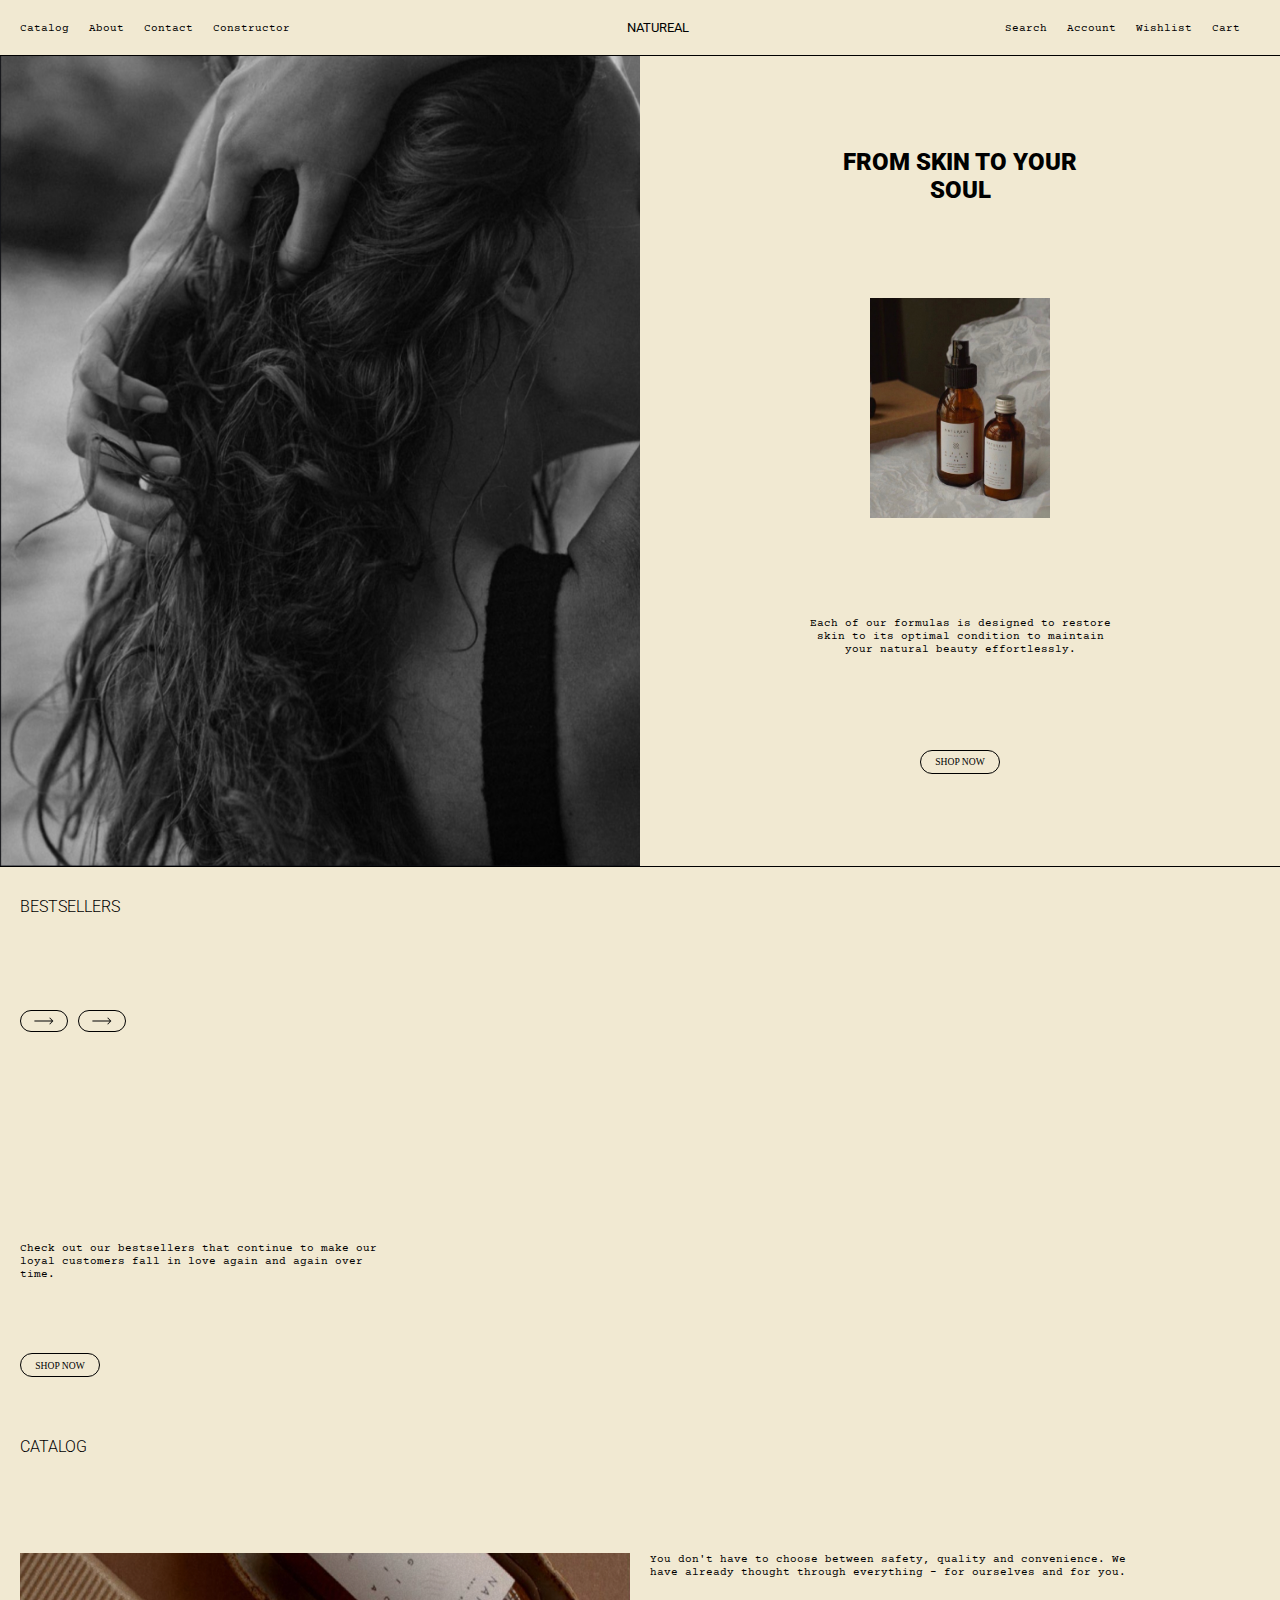
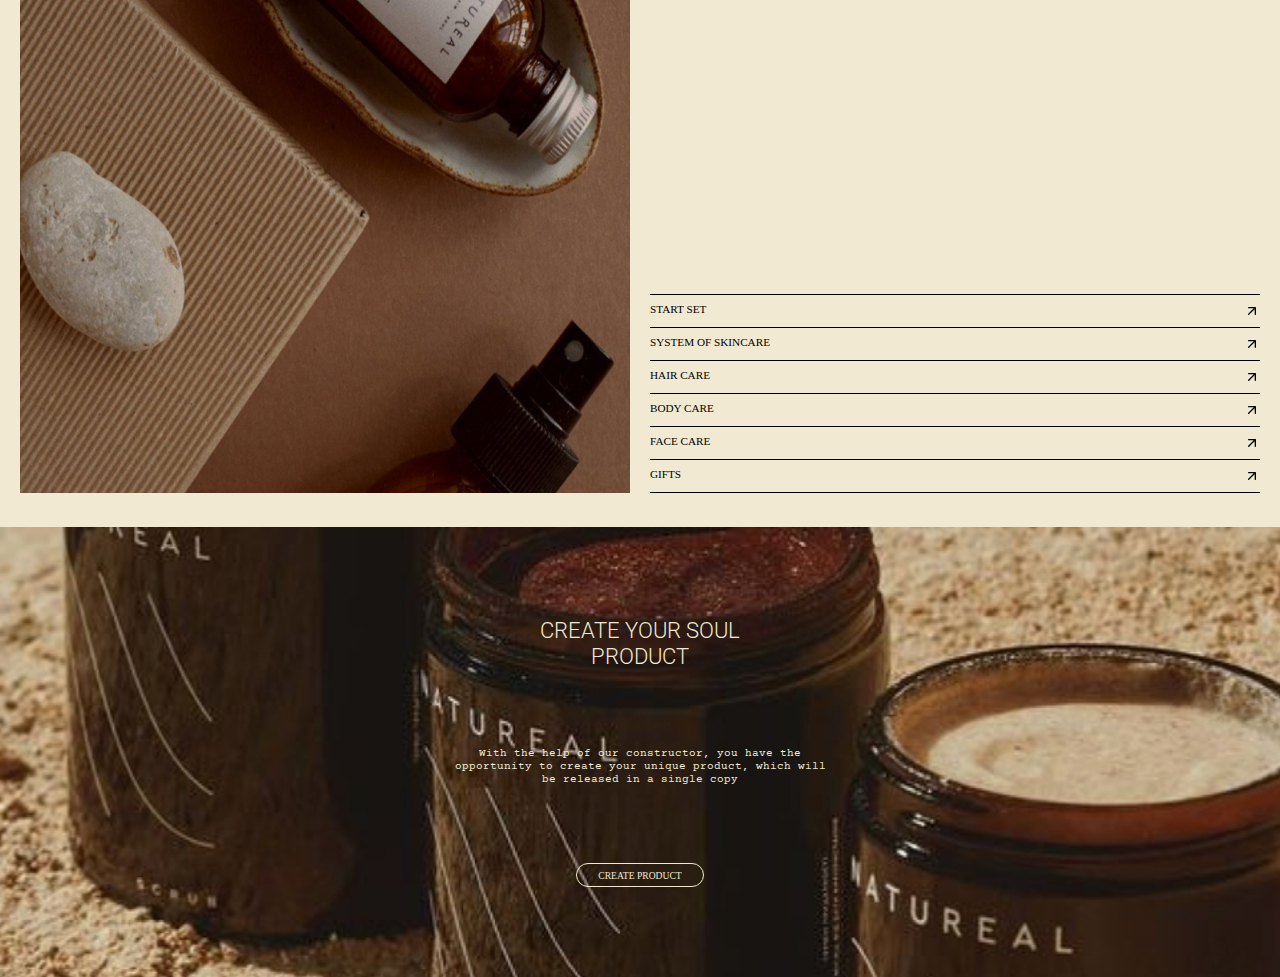
==== index.html @ 2d7aa186 "home page sections" ====
<!DOCTYPE html>
<html lang="en">
  <head>
    <meta charset="UTF-8" />
    <meta name="viewport" content="width=device-width, initial-scale=1.0" />
    <title>Natureal</title>
    <link rel="stylesheet" href="styles.css" />
  </head>

  <body>
    <nav>
      <div class="nav-elements">
        <ul>
          <li class="nav-items"><a href="#">Catalog</a></li>
          <li class="nav-items"><a href="#">About</a></li>
          <li class="nav-items"><a href="#">Contact</a></li>
          <li class="nav-items"><a href="#">Constructor</a></li>
        </ul>
      </div>
      <div class="logo">NATUREAL</div>
      <div class="nav-elements">
        <ul>
          <li class="nav-items"><a href="#">Search</a></li>
          <li class="nav-items"><a href="#">Account</a></li>
          <li class="nav-items"><a href="#">Wishlist</a></li>
          <li class="nav-items"><a href="#">Cart</a></li>
        </ul>
      </div>
    </nav>
    <header>
      <div class="landing">
        <div class="header-left">
          <img class="header-img" src="assets/images/headerimg.png" />
        </div>

        <div class="header-right">
          <h2 class="title">FROM SKIN TO YOUR<br />SOUL</h2>

          <div class="header-item-img">
            <img
              src="assets/images/itemhead.png"
              style="height: 220px; width: 180px"
            />
          </div>

          <div class="landing-subheading" style="width: 50%">
            <p>
              Each of our formulas is designed to restore skin to its optimal
              condition to maintain your natural beauty effortlessly.
            </p>
          </div>
          <div class="shop-btn">SHOP NOW</div>
        </div>
      </div>
    </header>

    <section class="container-one">
      <div class="bestsellers">
        <div class="partition">
          <div class="heading">BESTSELLERS</div>
          <div class="icons">
            <div class="product-icon"><img src="assets/icons/arrow.svg" /></div>
            <div class="product-icon"><img src="assets/icons/arrow.svg" /></div>
          </div>
        </div>

        <div class="partition">
          <div class="content">
            <p>
              Check out our bestsellers that continue to make our loyal
              customers fall in love again and again over time.
            </p>
          </div>
          <div class="shop-btn">SHOP NOW</div>
        </div>
      </div>
      <div class="bestseller-products"></div>
    </section>

    <section class="container-two">
      <div class="heading">CATALOG</div>
      <div class="catalog">
        <div class="catalog-img">
          <img src="assets/images/catalogimg.png" />
        </div>
        <div class="catalog-content">
          <div class="content">
            <p>
              You don't have to choose between safety, quality and convenience.
              We have already thought through everything - for ourselves and for
              you.
            </p>
          </div>
          <div class="links">
            <div class="row">
              <div>START SET</div>
              <img
                src="assets/icons/upper-right-arrow.svg"
                style="height: 1rem"
              />
            </div>
            <div class="row">
              <div>SYSTEM OF SKINCARE</div>
              <img
                src="assets/icons/upper-right-arrow.svg"
                style="height: 1rem"
              />
            </div>
            <div class="row">
              <div>HAIR CARE</div>
              <img
                src="assets/icons/upper-right-arrow.svg"
                style="height: 1rem"
              />
            </div>
            <div class="row">
              <div>BODY CARE</div>
              <img
                src="assets/icons/upper-right-arrow.svg"
                style="height: 1rem"
              />
            </div>
            <div class="row">
              <div>FACE CARE</div>
              <img
                src="assets/icons/upper-right-arrow.svg"
                style="height: 1rem"
              />
            </div>
            <div class="row">
              <div>GIFTS</div>
              <img
                src="assets/icons/upper-right-arrow.svg"
                style="height: 1rem"
              />
            </div>
          </div>
        </div>
      </div>
    </section>

    <section class="container-three">
        <div class="custom-product">
            <div class="heading">CREATE YOUR SOUL<br>PRODUCT</div>
            <div class="content">With the help of our constructor, you have the opportunity to create your unique product, which will be released in a single copy</div>
            <div class="create-btn">CREATE PRODUCT</div>
        </div>
    </section>
  </body>
</html>
---- styles.css ----
@import url('https://fonts.googleapis.com/css2?family=Poppins:wght@400&display=swap');
@import url('https://fonts.googleapis.com/css2?family=Courier+Prime&display=swap');
/* @import url('https://fonts.googleapis.com/css2?family=DM+Serif+Display&display=swap'); */
@import url('https://fonts.googleapis.com/css2?family=Urbanist:wght@700&display=swap');
@import url('https://fonts.googleapis.com/css2?family=Open+Sans:ital@1&display=swap');
/* font-family: 'Open Sans', sans-serif; */
@import url('https://fonts.googleapis.com/css2?family=Roboto:wght@400&display=swap');
/* font-family: 'Roboto', sans-serif; */

* {
    margin: 0px;
    padding: 0px;
    box-sizing: border-box;
    background-color: rgb(241, 233, 210);
    /* background-image: url("assets/backgroung.jpg.avif"); */

}
.logo {
    font-family: 'Roboto', sans-serif;    /* font-family: 'Open Sans', sans-serif; */
    font-size: 0.8rem;
}
header {
    position:  relative;
}

nav {
    padding: 20px;
    display: flex;
    flex-direction: row;
    width: 100%;
    align-items: center;
    justify-content: space-between;
    border-bottom-style: solid;
    border-width: 1px;
}
.nav-elements ul{
    list-style: none;
    display: flex;
    flex-direction: row;
}
.nav-elements li {
    margin-right: 20px;
    font-size: 0.7rem;
    text-decoration: none;
}
.nav-items a{
    color: black;
    text-decoration: none;
    font-family: 'Courier Prime', monospace;
    font-size: 0.7rem;
}
.landing {
    display: flex;
    flex-direction: row;
    align-items: center;
    border-bottom: 1px solid black;
}
.header-left {
    width: 50%;
    height: 90vh;
}
.header-img {
    width: 100%;
    /* position: absolute; */
    height: 100%;
}
.header-right {
    /* border: solid red; */
    display: flex;
    flex-direction: column;
    width: 50%;
    height: 80vh;
    align-items: center;
    align-content: center;
    justify-content: space-around;
}
.header-right .title {
    font-family: 'Roboto', sans-serif; 
    /* font-family: 'DM Serif Display', serif; */
    font-weight: 900;
    text-align: center;
}
.landing-subheading p {
    font-family: 'Courier Prime', monospace;
    font-size: 0.7rem;
    text-align: center;
}
.shop-btn {
    display: flex;
    justify-content: center;
    height: 1.5rem;
    width: 5rem;
    align-items: center;
    text-align: center;
    padding: 10px;
    font-size: 0.6rem;
    border-radius: 2rem;
    border: solid black 1px;
    background-color: transparent;
}

/* Container - 1 */
.container-one {
    display: flex;
    flex-direction: row;
    /* border-bottom: 1px solid black; */
    padding: 30px 20px;
    height: 60vh;
    justify-content: space-between;
}
.bestsellers {
    display: flex;
    flex-direction: column;
    text-align: start;
    justify-content: space-between;
    width: 30%;
}
.bestsellers .partition {
    /* border: 1px solid red; */
    display: flex;
    flex-direction: column;
    height: 15vh;
    justify-content: space-between;
}
.bestsellers .heading {
    font-family: 'Roboto', sans-serif; 
    /* font-family: 'Urbanist', sans-serif; */
    font-weight: 300;
}
.icons {
    display: flex;
    flex-direction: row;
    justify-content: start;
    /* padding-right: 10px; */
}
.product-icon {
    display: flex;
    margin-right: 10px;
    justify-content: center;
    height: 1.1rem;
    width: 3rem;
    align-items: center;
    text-align: center;
    padding: 10px;
    /* font-size: 0.6rem; */
    border-radius: 2rem;
    border: solid black 1px;
}
.product-icon img {
    height: 1.2rem;
    width: 1.2rem;
}
.bestsellers .content {
    text-align: start;
    font-family: 'Courier Prime', monospace;
    font-size: 0.7rem;
}
.bestseller-products {
    /* border: 1px red solid; */
    display: flex;
    flex-direction: row;
    overflow-x: auto;
    overflow-y: hidden;
    scroll-behavior: smooth;
    text-align: start;
    justify-content: space-between;
    width: 60%;

}


/* Container- 2 */
.container-two {
    display: flex;
    flex-direction: column;
    /* border-bottom: 1px solid black; */
    padding: 30px 20px;
    height: 80vh;
    justify-content: space-between;
    /* border: 1px red solid; */
}
.container-two .heading {
    font-family: 'Roboto', sans-serif; 
    /* font-family: 'Urbanist', sans-serif; */
    font-weight: 300;
}
.catalog .catalog-img{
    width: 50%;
}
.catalog .catalog-img img {
    height: 60vh;
    width: 100%;
}
.container-two .catalog {
    /* border: 1px red solid; */
    display: flex;
    flex-direction: row;
    justify-content: space-between;
}
.catalog-content {
    height: 60vh;
    width: 50%;
    margin-left: 20px;
    display: flex;
    flex-direction: column;
    justify-content: space-between;
    /* border: 1px red solid; */
}
.catalog-content .content {
    /* border: 1px red solid; */
    width: 80%;
    text-align: start;
    font-family: 'Courier Prime', monospace;
    font-size: 0.7rem;
}
.catalog-content .links {
    border-top: 1px solid black;
}
.catalog-content .links .row {
    display: flex;
    flex-direction: row;
    justify-content: space-between;
    text-align: center;
    padding: 8px 0px 8px 0px;
    border-bottom: 1px black solid;
    font-size: 0.7rem;
}

/* Container-3 */
.container-three {
    background-image: url("assets/images/coverimg.png");
    background-repeat: no-repeat;
    background-position: center;
    background-size: cover;
    /* width: 100%; */
    display: flex;
    flex-direction: column;
    /* border: 1px solid red; */
    height: 50vh;
    align-items: center;
    justify-content: space-around;
}
.custom-product {
    /* border: 1px solid red; */
    display: flex;
    flex-direction: column;
    align-items: center;
    justify-content: space-between;
    width: 30%;
    height: 30vh;
    background: transparent;
    color: rgb(241, 233, 210)
}
.custom-product .heading {
    font-family: 'Roboto', sans-serif; 
    /* font-family: 'Urbanist', sans-serif; */
    font-weight: 300;
    background: transparent;
    text-align: center;
    font-size: 1.4rem;
    /* color: rgb(241, 233, 210); */

}
.custom-product .content {
    text-align: center;
    font-family: 'Courier Prime', monospace;
    font-size: 0.7rem;
    background: transparent;
    /* color: rgb(241, 233, 210), */
}
.create-btn {
    display: flex;
    justify-content: center;
    height: 1.5rem;
    width: 8rem;
    align-items: center;
    text-align: center;
    padding: 10px;
    font-size: 0.6rem;
    border-radius: 2rem;
    border: solid  1px rgb(241, 233, 210);
    background-color: transparent;
}
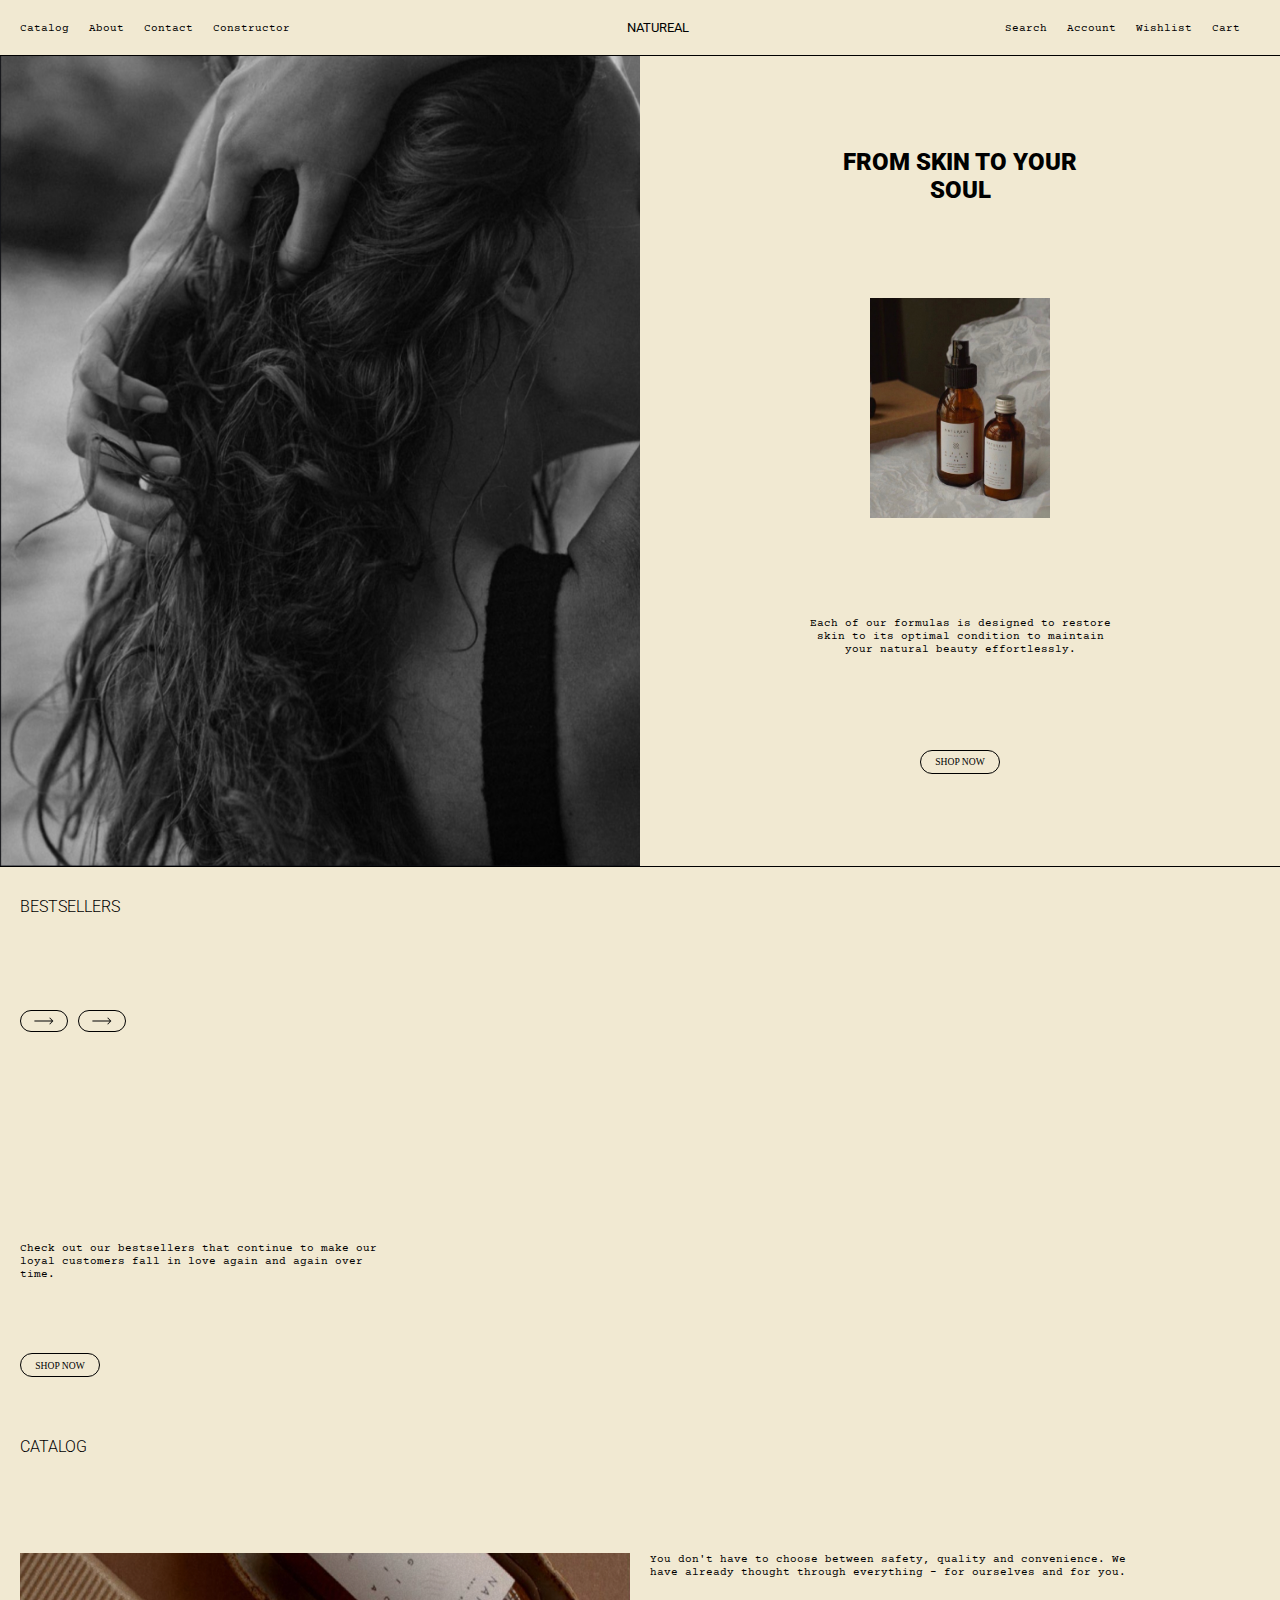
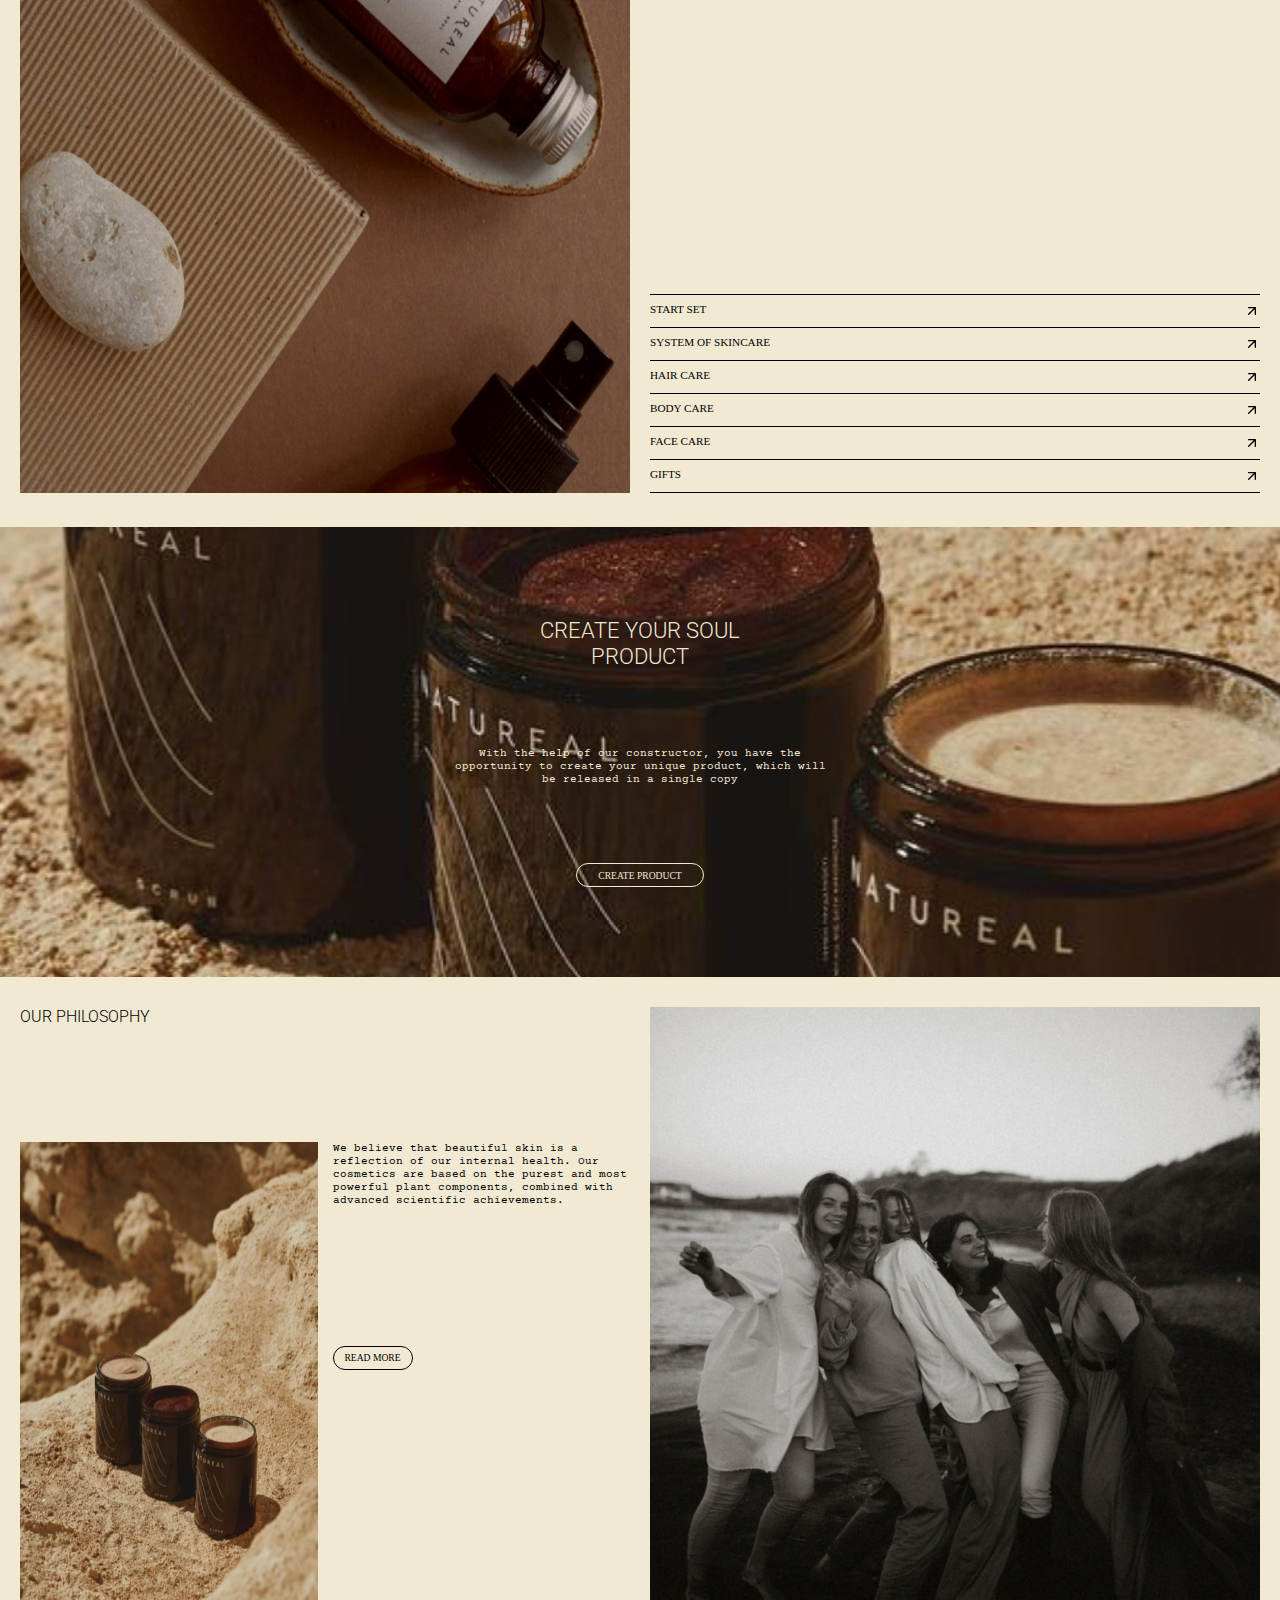
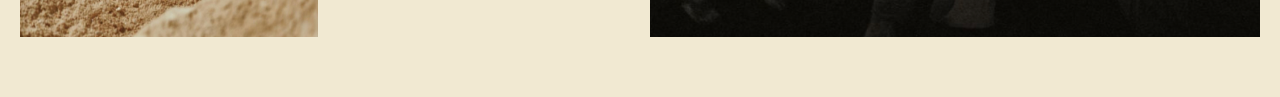
==== commit 498db657: "home page sections" ====
--- a/index.html
+++ b/index.html
@@ -140,11 +140,34 @@
     </section>
 
     <section class="container-three">
-        <div class="custom-product">
-            <div class="heading">CREATE YOUR SOUL<br>PRODUCT</div>
-            <div class="content">With the help of our constructor, you have the opportunity to create your unique product, which will be released in a single copy</div>
-            <div class="create-btn">CREATE PRODUCT</div>
+      <div class="custom-product">
+        <div class="heading">CREATE YOUR SOUL<br />PRODUCT</div>
+        <div class="content">
+          With the help of our constructor, you have the opportunity to create
+          your unique product, which will be released in a single copy
         </div>
+        <div class="create-btn">CREATE PRODUCT</div>
+      </div>
+    </section>
+
+    <section class="container-four">
+      <div class="philosophy">
+        <div class="heading">OUR PHILOSOPHY</div>
+        <div class="phil-subsec">
+          <div class="phil-img"><img src="assets/images/philimg.png" /></div>
+          <div class="content">
+            <div class="para">
+              We believe that beautiful skin is a reflection of our internal
+              health. Our cosmetics are based on the purest and most powerful
+              plant components, combined with advanced scientific achievements.
+            </div>
+            <div class="read-btn">READ MORE</div>
+          </div>
+        </div>
+      </div>
+      <div class="phil-base-img">
+        <img src="assets/images/philbaseimg.png" />
+      </div>
     </section>
   </body>
 </html>
--- a/styles.css
+++ b/styles.css
@@ -280,4 +280,85 @@
     border-radius: 2rem;
     border: solid  1px rgb(241, 233, 210);
     background-color: transparent;
+}
+
+/* Container-4 */
+.container-four {
+    display: flex;
+    flex-direction: row;
+    /* border-bottom: 1px solid black; */
+    padding: 30px 20px;
+    height: 80vh;
+    justify-content: space-between;
+    /* border: 1px red solid; */
+}
+.philosophy {
+    width: 50%;
+    height: 70vh;
+    display: flex;
+    flex-direction: column;
+    justify-content: space-between;
+    /* border: 1px red solid; */
+    margin-right: 20px;
+
+}
+.philosophy .heading {
+    font-family: 'Roboto', sans-serif; 
+    /* font-family: 'Urbanist', sans-serif; */
+    font-weight: 300;
+}
+.philosophy .phil-subsec {
+    display: flex;
+    flex-direction: row;
+    justify-content: space-between;
+    /* border: 1px red solid; */
+    height: 55vh;
+    width: 100%;
+
+}
+.phil-subsec .phil-img {
+    width: 50%;
+    /* border: 1px red solid; */
+}
+.phil-subsec .phil-img img{
+    height: 55vh;
+    width: 100%;
+}
+.phil-subsec .content{
+    display: flex;
+    flex-direction: column;
+    justify-content: space-between;
+    text-align: start;
+    padding-bottom: 20px;
+    margin-left: 15px;
+    width: 50%;
+    height: 50%;
+    /* border: 1px red solid; */
+}
+.phil-subsec .content .para {
+    text-align: start;
+    font-family: 'Courier Prime', monospace;
+    font-size: 0.7rem;
+}
+.phil-subsec .content .read-btn {
+    display: flex;
+    justify-content: center;
+    height: 1.5rem;
+    width: 5rem;
+    align-items: center;
+    text-align: center;
+    padding: 10px;
+    font-size: 0.6rem;
+    border-radius: 2rem;
+    border: solid black 1px;
+    background-color: transparent;
+}
+.phil-base-img {
+    width: 50%;
+    /* border: 1px red solid; */
+    height: 70vh;
+}
+.phil-base-img img {
+    height: 70vh;
+    width: 100%;
 }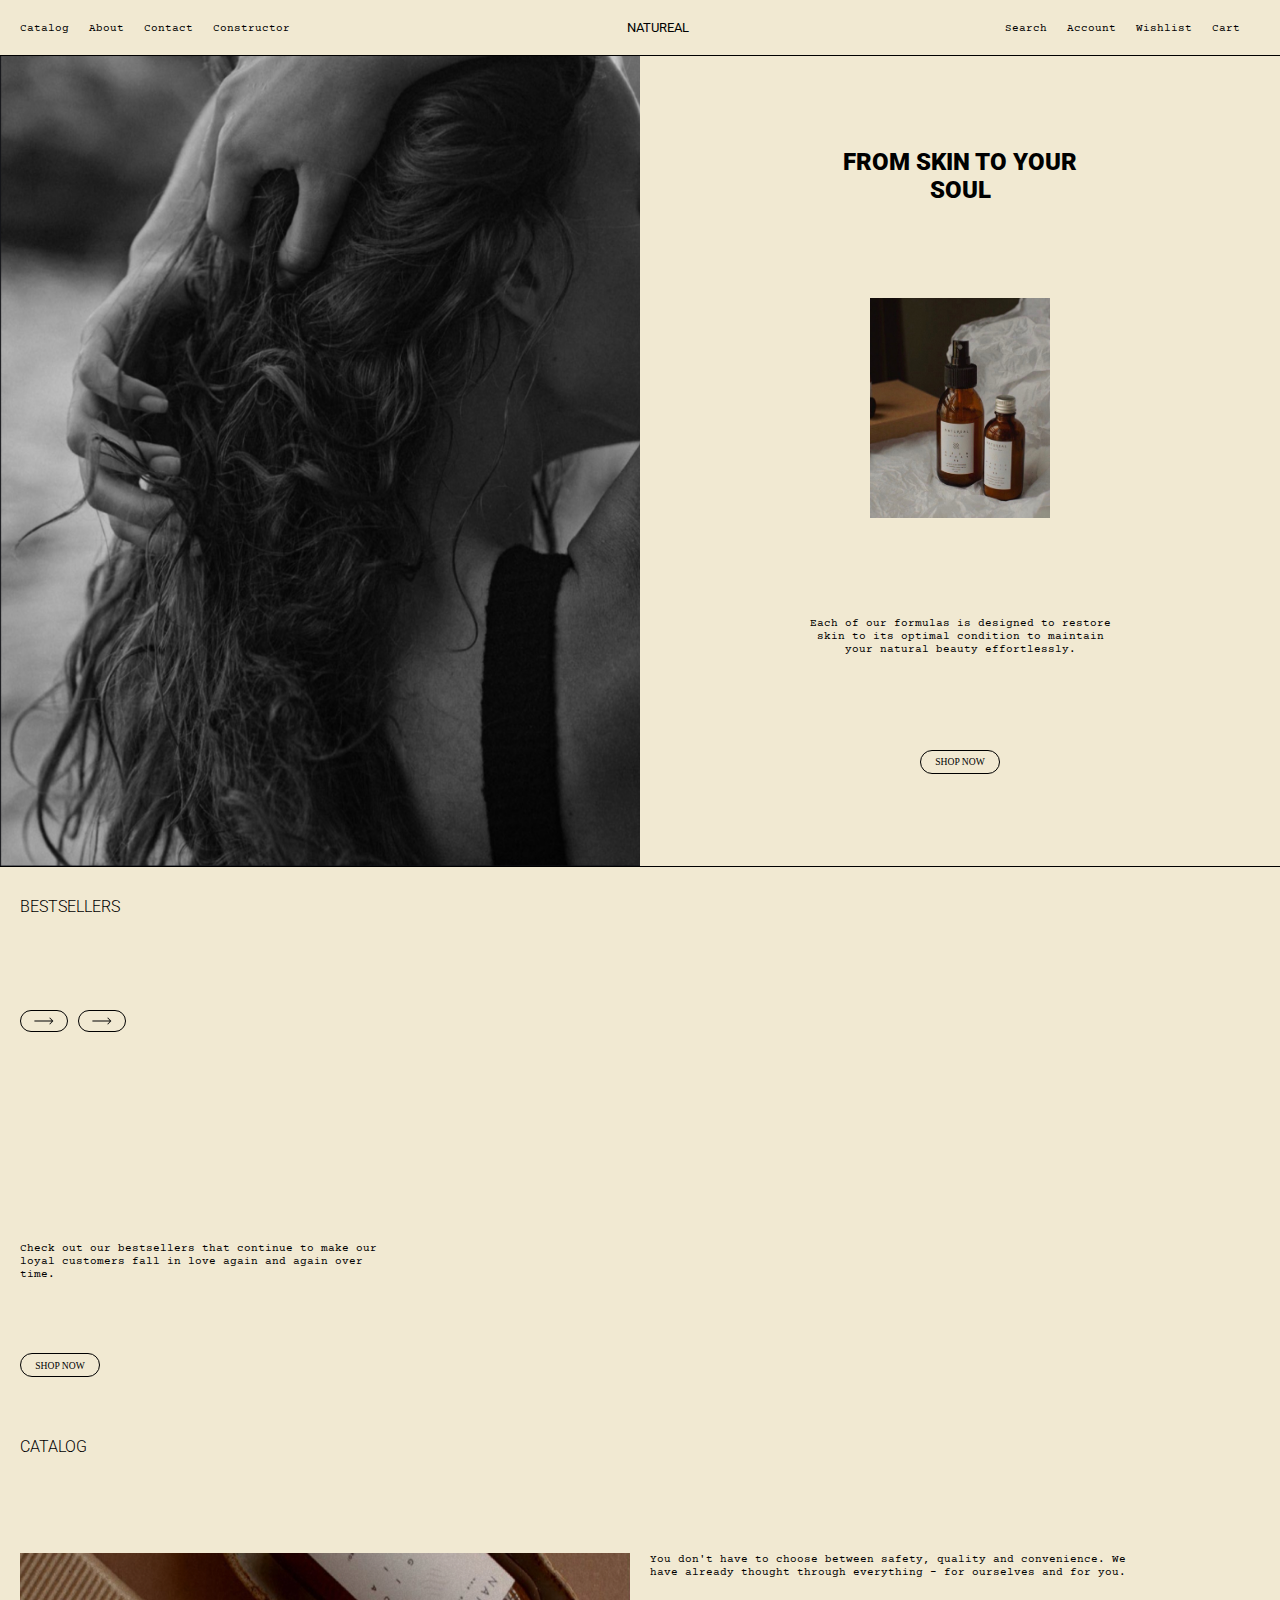
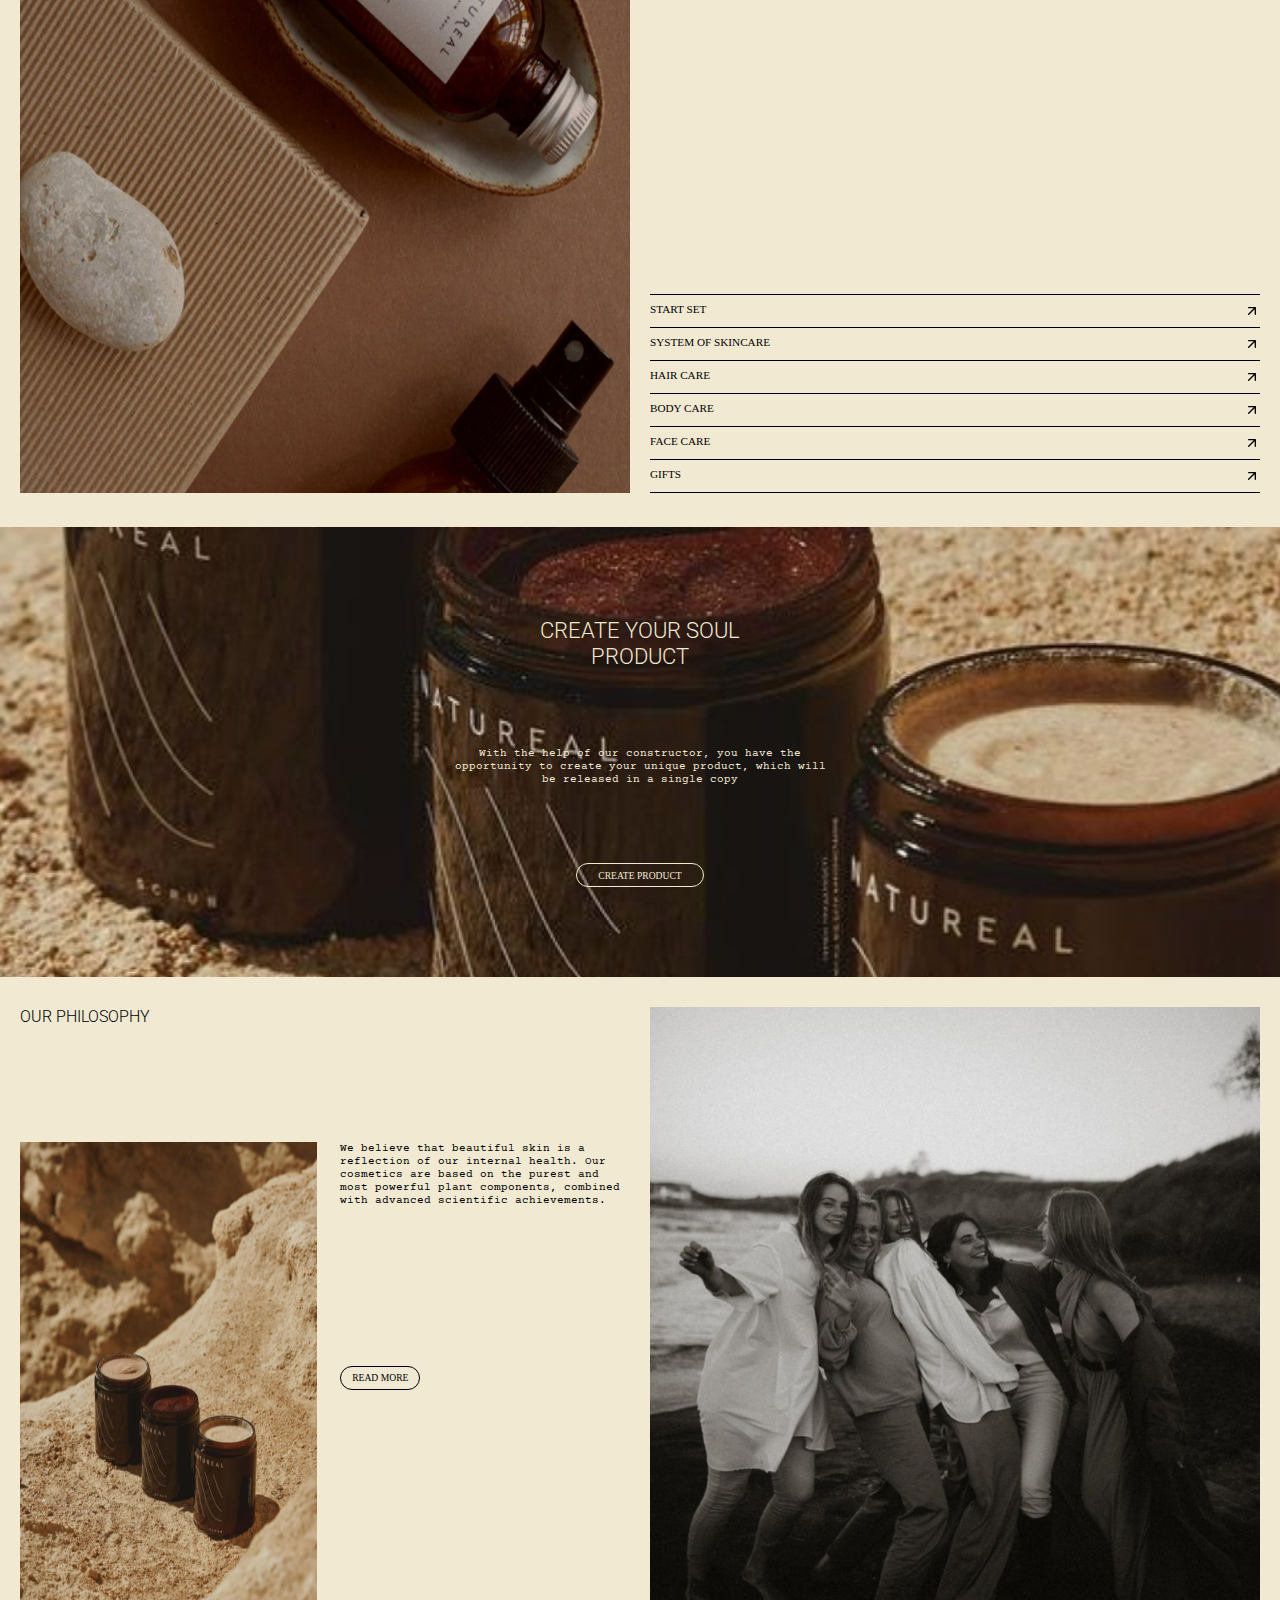
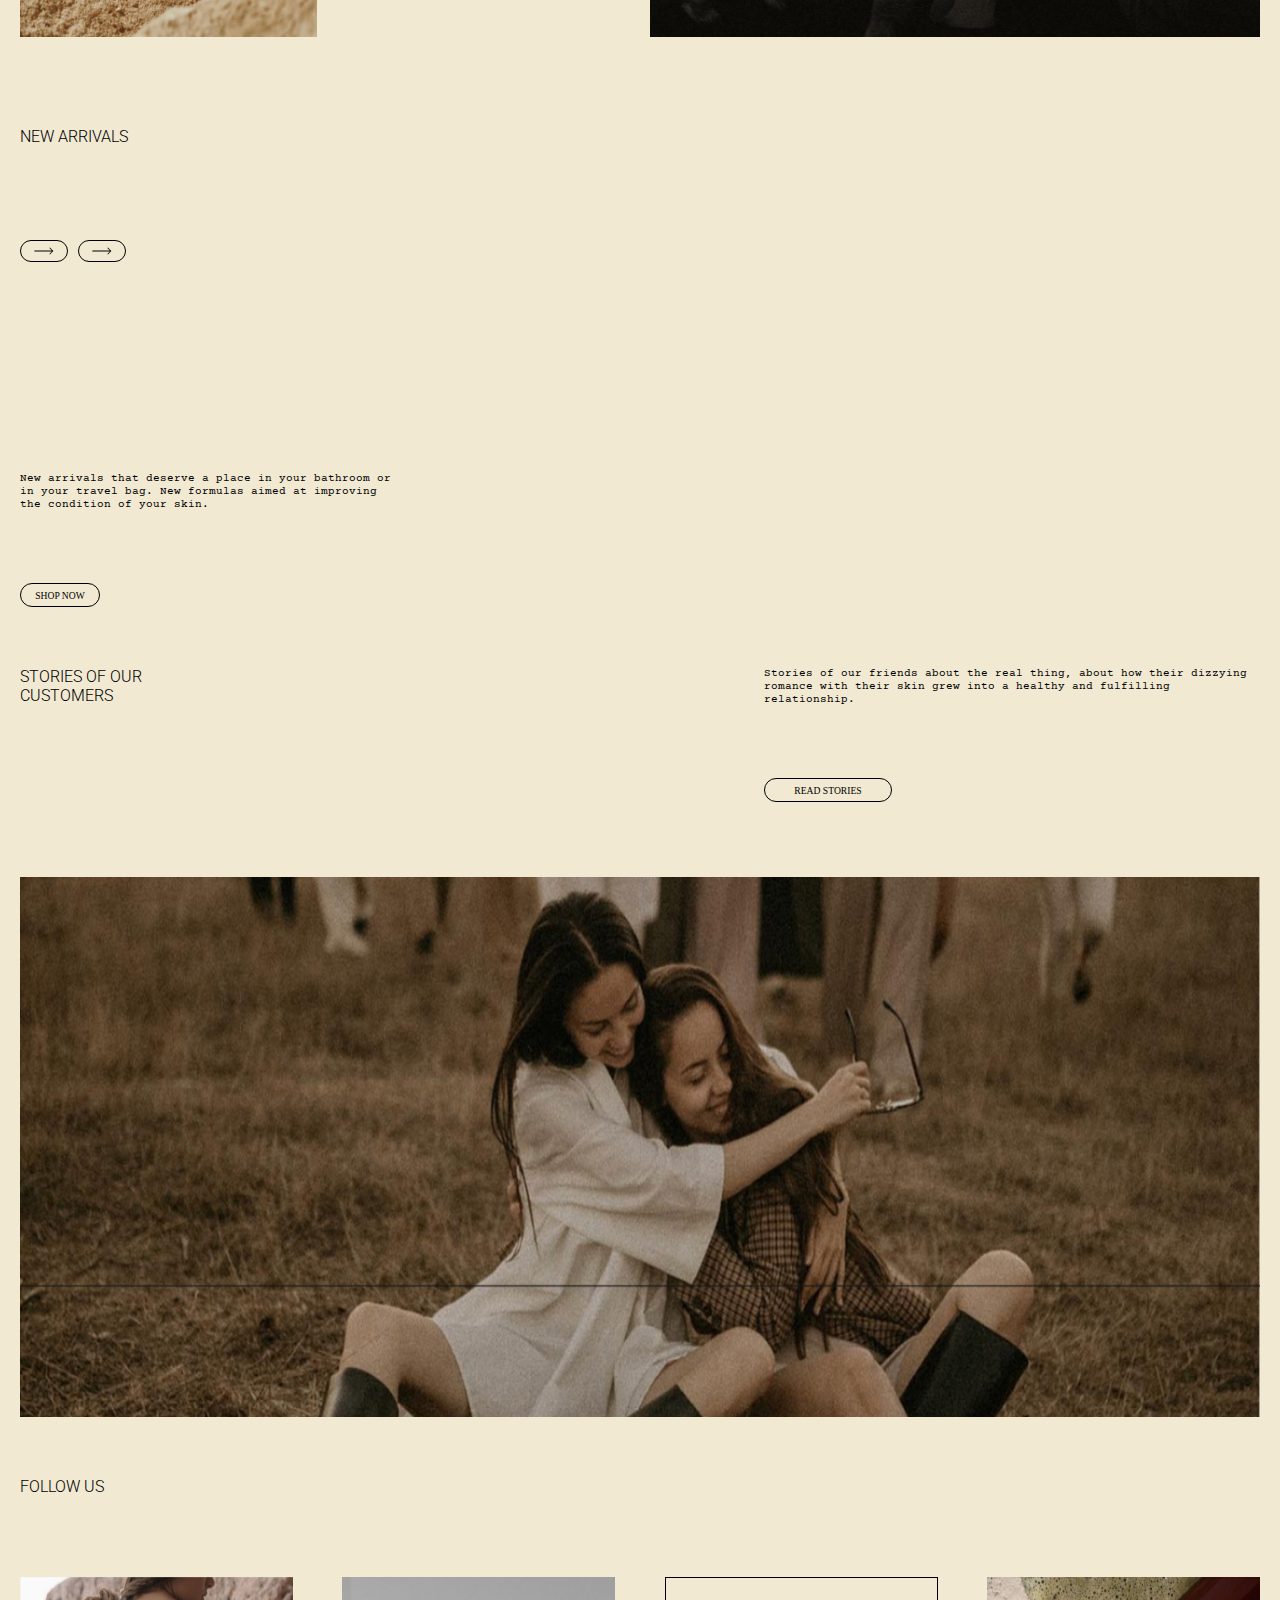
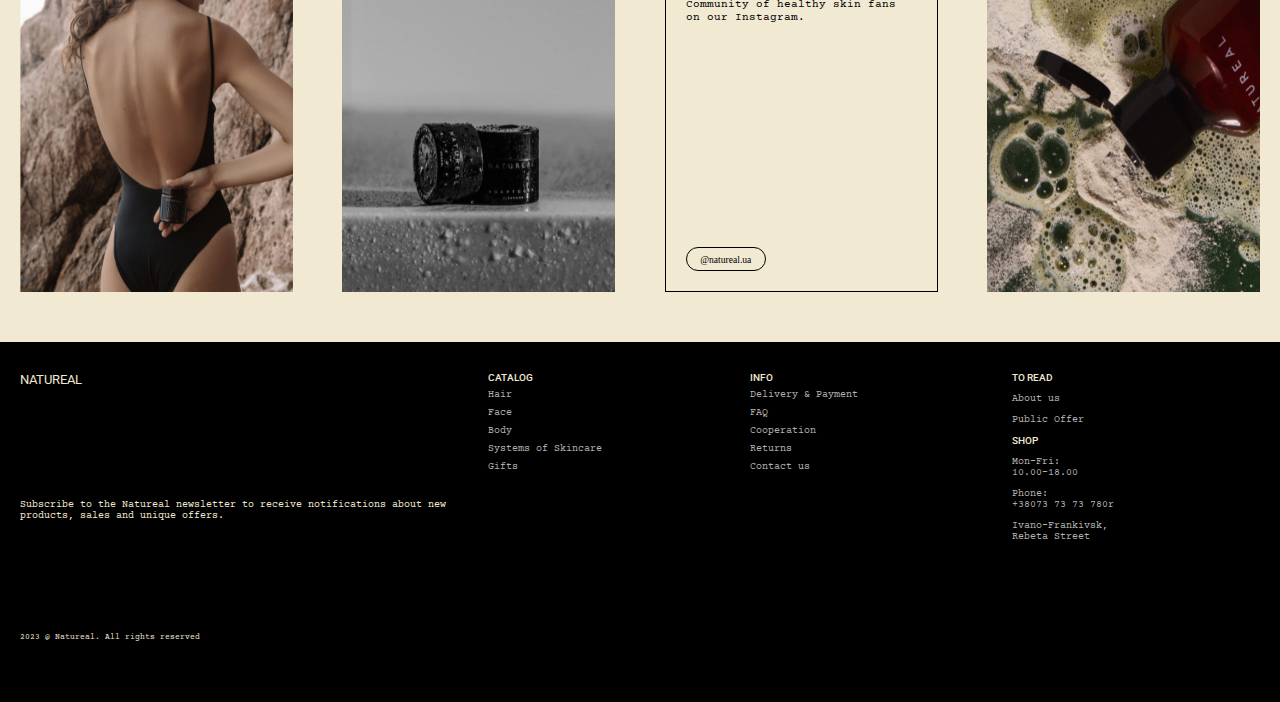
==== commit e736b4b9: "homepage done" ====
--- a/index.html
+++ b/index.html
@@ -169,5 +169,117 @@
         <img src="assets/images/philbaseimg.png" />
       </div>
     </section>
+    <section class="container-five">
+      <div class="new-arrivals">
+        <div class="partition">
+          <div class="heading">NEW ARRIVALS</div>
+          <div class="icons">
+            <div class="product-icon"><img src="assets/icons/arrow.svg" /></div>
+            <div class="product-icon"><img src="assets/icons/arrow.svg" /></div>
+          </div>
+        </div>
+
+        <div class="partition">
+          <div class="content">
+            <p>
+              New arrivals that deserve a place in your bathroom or in your
+              travel bag. New formulas aimed at improving the condition of your
+              skin.
+            </p>
+          </div>
+          <div class="shop-btn">SHOP NOW</div>
+        </div>
+      </div>
+      <div class="new-arrivals-products"></div>
+    </section>
+
+    <section class="container-six">
+      <div class="stories">
+        <div class="heading">STORIES OF OUR<br />CUSTOMERS</div>
+        <div class="content">
+          <div class="para">
+            Stories of our friends about the real thing, about how their
+            dizzying romance with their skin grew into a healthy and fulfilling
+            relationship.
+          </div>
+          <div class="stories-btn">READ STORIES</div>
+        </div>
+      </div>
+      <div class="stories-img">
+        <img src="assets/images/stories.png" />
+      </div>
+    </section>
+
+    <section class="container-seven">
+      <div class="heading">FOLLOW US</div>
+      <div class="content">
+        <div><img src="assets/images/imgfollow1.png" /></div>
+        <div><img src="assets/images/imgfollow2.png" /></div>
+        <div class="incontent">
+          <div class="para">
+            Community of healthy skin fans on our Instagram.
+          </div>
+          <div class="insta-btn">@natureal.ua</div>
+        </div>
+        <div><img src="assets/images/imgfollow3.png" /></div>
+      </div>
+    </section>
+
+    <footer class="footer">
+      <div class="brand">
+        <div class="logo">NATUREAL</div>
+        <div class="sub-content">
+          Subscribe to the Natureal newsletter to receive notifications about
+          new products, sales and unique offers.
+        </div>
+        <!-- <label for="email">Enter your email:</label> -->
+        <!-- <input type="email" id="email" name="email"/> -->
+        <div class="light-text">2023 @ Natureal. All rights reserved</div>
+      </div>
+
+      <div class="catalog">
+        <div class="heading">CATALOG</div>
+        <div class="content">
+          <ul>
+            <li><a href="#">Hair</a></li>
+            <li><a href="#">Face</a></li>
+            <li><a href="#">Body</a></li>
+            <li><a href="#">Systems of Skincare</a></li>
+            <li><a href="#">Gifts</a></li>
+          </ul>
+        </div>
+      </div>
+
+      <div class="info">
+        <div class="heading">INFO</div>
+        <div class="content">
+          <ul>
+            <li><a href="#">Delivery & Payment</a></li>
+            <li><a href="#">FAQ</a></li>
+            <li><a href="#">Cooperation</a></li>
+            <li><a href="#">Returns</a></li>
+            <li><a href="#">Contact us</a></li>
+          </ul>
+        </div>
+      </div>
+
+      <div class="toread-and-shop">
+        <div class="heading">TO READ</div>
+        <div class="content">
+          <ul>
+            <li><a href="#">About us</a></li>
+            <li><a href="#">Public Offer</a></li>
+          </ul>
+        </div>
+        <div class="heading">SHOP</div>
+        <div class="content">
+          <ul>
+            <li>Mon-Fri:<br />10.00-18.00</li>
+            <li>Phone: <br />+38073 73 73 780r</li>
+            <li>Ivano-Frankivsk,<br />Rebeta Street</li>
+          </ul>
+        </div>
+      </div>
+    </footer>
   </body>
 </html>
--- a/styles.css
+++ b/styles.css
@@ -1,364 +1,708 @@
-@import url('https://fonts.googleapis.com/css2?family=Poppins:wght@400&display=swap');
-@import url('https://fonts.googleapis.com/css2?family=Courier+Prime&display=swap');
+@import url("https://fonts.googleapis.com/css2?family=Poppins:wght@400&display=swap");
+@import url("https://fonts.googleapis.com/css2?family=Courier+Prime&display=swap");
 /* @import url('https://fonts.googleapis.com/css2?family=DM+Serif+Display&display=swap'); */
-@import url('https://fonts.googleapis.com/css2?family=Urbanist:wght@700&display=swap');
-@import url('https://fonts.googleapis.com/css2?family=Open+Sans:ital@1&display=swap');
+@import url("https://fonts.googleapis.com/css2?family=Urbanist:wght@700&display=swap");
+@import url("https://fonts.googleapis.com/css2?family=Open+Sans:ital@1&display=swap");
 /* font-family: 'Open Sans', sans-serif; */
-@import url('https://fonts.googleapis.com/css2?family=Roboto:wght@400&display=swap');
+@import url("https://fonts.googleapis.com/css2?family=Roboto:wght@400&display=swap");
 /* font-family: 'Roboto', sans-serif; */
 
 * {
-    margin: 0px;
-    padding: 0px;
-    box-sizing: border-box;
-    background-color: rgb(241, 233, 210);
-    /* background-image: url("assets/backgroung.jpg.avif"); */
-
+  margin: 0px;
+  padding: 0px;
+  box-sizing: border-box;
+  background-color: rgb(241, 233, 210);
+  /* background-image: url("assets/backgroung.jpg.avif"); */
 }
 .logo {
-    font-family: 'Roboto', sans-serif;    /* font-family: 'Open Sans', sans-serif; */
-    font-size: 0.8rem;
+  font-family: "Roboto", sans-serif; /* font-family: 'Open Sans', sans-serif; */
+  font-size: 0.8rem;
 }
 header {
-    position:  relative;
+  position: relative;
 }
 
 nav {
-    padding: 20px;
-    display: flex;
-    flex-direction: row;
-    width: 100%;
-    align-items: center;
-    justify-content: space-between;
-    border-bottom-style: solid;
-    border-width: 1px;
-}
-.nav-elements ul{
-    list-style: none;
-    display: flex;
-    flex-direction: row;
+  padding: 20px;
+  display: flex;
+  flex-direction: row;
+  width: 100%;
+  align-items: center;
+  justify-content: space-between;
+  border-bottom-style: solid;
+  border-width: 1px;
+}
+.nav-elements ul {
+  list-style: none;
+  display: flex;
+  flex-direction: row;
 }
 .nav-elements li {
-    margin-right: 20px;
-    font-size: 0.7rem;
-    text-decoration: none;
-}
-.nav-items a{
-    color: black;
-    text-decoration: none;
-    font-family: 'Courier Prime', monospace;
-    font-size: 0.7rem;
+  margin-right: 20px;
+  font-size: 0.7rem;
+  text-decoration: none;
+}
+.nav-items a {
+  color: black;
+  text-decoration: none;
+  font-family: "Courier Prime", monospace;
+  font-size: 0.7rem;
 }
 .landing {
-    display: flex;
-    flex-direction: row;
-    align-items: center;
-    border-bottom: 1px solid black;
+  display: flex;
+  flex-direction: row;
+  align-items: center;
+  border-bottom: 1px solid black;
 }
 .header-left {
-    width: 50%;
-    height: 90vh;
+  width: 50%;
+  height: 90vh;
 }
 .header-img {
-    width: 100%;
-    /* position: absolute; */
-    height: 100%;
+  width: 100%;
+  /* position: absolute; */
+  height: 100%;
 }
 .header-right {
-    /* border: solid red; */
-    display: flex;
-    flex-direction: column;
-    width: 50%;
-    height: 80vh;
-    align-items: center;
-    align-content: center;
-    justify-content: space-around;
+  /* border: solid red; */
+  display: flex;
+  flex-direction: column;
+  width: 50%;
+  height: 80vh;
+  align-items: center;
+  align-content: center;
+  justify-content: space-around;
 }
 .header-right .title {
-    font-family: 'Roboto', sans-serif; 
-    /* font-family: 'DM Serif Display', serif; */
-    font-weight: 900;
-    text-align: center;
+  font-family: "Roboto", sans-serif;
+  /* font-family: 'DM Serif Display', serif; */
+  font-weight: 900;
+  text-align: center;
 }
 .landing-subheading p {
-    font-family: 'Courier Prime', monospace;
-    font-size: 0.7rem;
-    text-align: center;
+  font-family: "Courier Prime", monospace;
+  font-size: 0.7rem;
+  text-align: center;
 }
 .shop-btn {
-    display: flex;
-    justify-content: center;
-    height: 1.5rem;
-    width: 5rem;
-    align-items: center;
-    text-align: center;
-    padding: 10px;
-    font-size: 0.6rem;
-    border-radius: 2rem;
-    border: solid black 1px;
-    background-color: transparent;
+  display: flex;
+  justify-content: center;
+  height: 1.5rem;
+  width: 5rem;
+  align-items: center;
+  text-align: center;
+  padding: 10px;
+  font-size: 0.6rem;
+  border-radius: 2rem;
+  border: solid black 1px;
+  background-color: transparent;
 }
 
 /* Container - 1 */
 .container-one {
-    display: flex;
-    flex-direction: row;
-    /* border-bottom: 1px solid black; */
-    padding: 30px 20px;
-    height: 60vh;
-    justify-content: space-between;
+  display: flex;
+  flex-direction: row;
+  /* border-bottom: 1px solid black; */
+  padding: 30px 20px;
+  height: 60vh;
+  justify-content: space-between;
 }
 .bestsellers {
-    display: flex;
-    flex-direction: column;
-    text-align: start;
-    justify-content: space-between;
-    width: 30%;
+  display: flex;
+  flex-direction: column;
+  text-align: start;
+  justify-content: space-between;
+  width: 30%;
 }
 .bestsellers .partition {
-    /* border: 1px solid red; */
-    display: flex;
-    flex-direction: column;
-    height: 15vh;
-    justify-content: space-between;
+  /* border: 1px solid red; */
+  display: flex;
+  flex-direction: column;
+  height: 15vh;
+  justify-content: space-between;
 }
 .bestsellers .heading {
-    font-family: 'Roboto', sans-serif; 
-    /* font-family: 'Urbanist', sans-serif; */
-    font-weight: 300;
+  font-family: "Roboto", sans-serif;
+  /* font-family: 'Urbanist', sans-serif; */
+  font-weight: 300;
 }
 .icons {
-    display: flex;
-    flex-direction: row;
-    justify-content: start;
-    /* padding-right: 10px; */
+  display: flex;
+  flex-direction: row;
+  justify-content: start;
+  /* padding-right: 10px; */
 }
 .product-icon {
-    display: flex;
-    margin-right: 10px;
-    justify-content: center;
-    height: 1.1rem;
-    width: 3rem;
-    align-items: center;
-    text-align: center;
-    padding: 10px;
-    /* font-size: 0.6rem; */
-    border-radius: 2rem;
-    border: solid black 1px;
+  display: flex;
+  margin-right: 10px;
+  justify-content: center;
+  height: 1.1rem;
+  width: 3rem;
+  align-items: center;
+  text-align: center;
+  padding: 10px;
+  /* font-size: 0.6rem; */
+  border-radius: 2rem;
+  border: solid black 1px;
 }
 .product-icon img {
-    height: 1.2rem;
-    width: 1.2rem;
+  height: 1.2rem;
+  width: 1.2rem;
 }
 .bestsellers .content {
-    text-align: start;
-    font-family: 'Courier Prime', monospace;
-    font-size: 0.7rem;
+  text-align: start;
+  font-family: "Courier Prime", monospace;
+  font-size: 0.7rem;
 }
 .bestseller-products {
-    /* border: 1px red solid; */
-    display: flex;
-    flex-direction: row;
-    overflow-x: auto;
-    overflow-y: hidden;
-    scroll-behavior: smooth;
-    text-align: start;
-    justify-content: space-between;
-    width: 60%;
-
-}
-
+  /* border: 1px red solid; */
+  display: flex;
+  flex-direction: row;
+  overflow-x: auto;
+  overflow-y: hidden;
+  scroll-behavior: smooth;
+  text-align: start;
+  justify-content: space-between;
+  width: 60%;
+}
 
 /* Container- 2 */
 .container-two {
-    display: flex;
-    flex-direction: column;
-    /* border-bottom: 1px solid black; */
-    padding: 30px 20px;
-    height: 80vh;
-    justify-content: space-between;
-    /* border: 1px red solid; */
+  display: flex;
+  flex-direction: column;
+  /* border-bottom: 1px solid black; */
+  padding: 30px 20px;
+  height: 80vh;
+  justify-content: space-between;
+  /* border: 1px red solid; */
 }
 .container-two .heading {
-    font-family: 'Roboto', sans-serif; 
-    /* font-family: 'Urbanist', sans-serif; */
-    font-weight: 300;
-}
-.catalog .catalog-img{
-    width: 50%;
+  font-family: "Roboto", sans-serif;
+  /* font-family: 'Urbanist', sans-serif; */
+  font-weight: 300;
+}
+.catalog .catalog-img {
+  width: 50%;
 }
 .catalog .catalog-img img {
-    height: 60vh;
-    width: 100%;
+  height: 60vh;
+  width: 100%;
 }
 .container-two .catalog {
-    /* border: 1px red solid; */
-    display: flex;
-    flex-direction: row;
-    justify-content: space-between;
+  /* border: 1px red solid; */
+  display: flex;
+  flex-direction: row;
+  justify-content: space-between;
 }
 .catalog-content {
-    height: 60vh;
-    width: 50%;
-    margin-left: 20px;
-    display: flex;
-    flex-direction: column;
-    justify-content: space-between;
-    /* border: 1px red solid; */
+  height: 60vh;
+  width: 50%;
+  margin-left: 20px;
+  display: flex;
+  flex-direction: column;
+  justify-content: space-between;
+  /* border: 1px red solid; */
 }
 .catalog-content .content {
-    /* border: 1px red solid; */
-    width: 80%;
-    text-align: start;
-    font-family: 'Courier Prime', monospace;
-    font-size: 0.7rem;
+  /* border: 1px red solid; */
+  width: 80%;
+  text-align: start;
+  font-family: "Courier Prime", monospace;
+  font-size: 0.7rem;
 }
 .catalog-content .links {
-    border-top: 1px solid black;
+  border-top: 1px solid black;
 }
 .catalog-content .links .row {
-    display: flex;
-    flex-direction: row;
-    justify-content: space-between;
-    text-align: center;
-    padding: 8px 0px 8px 0px;
-    border-bottom: 1px black solid;
-    font-size: 0.7rem;
+  display: flex;
+  flex-direction: row;
+  justify-content: space-between;
+  text-align: center;
+  padding: 8px 0px 8px 0px;
+  border-bottom: 1px black solid;
+  font-size: 0.7rem;
 }
 
 /* Container-3 */
 .container-three {
-    background-image: url("assets/images/coverimg.png");
-    background-repeat: no-repeat;
-    background-position: center;
-    background-size: cover;
-    /* width: 100%; */
-    display: flex;
-    flex-direction: column;
-    /* border: 1px solid red; */
-    height: 50vh;
-    align-items: center;
-    justify-content: space-around;
+  background-image: url("assets/images/coverimg.png");
+  background-repeat: no-repeat;
+  background-position: center;
+  background-size: cover;
+  /* width: 100%; */
+  display: flex;
+  flex-direction: column;
+  /* border: 1px solid red; */
+  height: 50vh;
+  align-items: center;
+  justify-content: space-around;
 }
 .custom-product {
-    /* border: 1px solid red; */
-    display: flex;
-    flex-direction: column;
-    align-items: center;
-    justify-content: space-between;
-    width: 30%;
-    height: 30vh;
-    background: transparent;
-    color: rgb(241, 233, 210)
+  /* border: 1px solid red; */
+  display: flex;
+  flex-direction: column;
+  align-items: center;
+  justify-content: space-between;
+  width: 30%;
+  height: 30vh;
+  background: transparent;
+  color: rgb(241, 233, 210);
 }
 .custom-product .heading {
-    font-family: 'Roboto', sans-serif; 
-    /* font-family: 'Urbanist', sans-serif; */
-    font-weight: 300;
-    background: transparent;
-    text-align: center;
-    font-size: 1.4rem;
-    /* color: rgb(241, 233, 210); */
-
+  font-family: "Roboto", sans-serif;
+  /* font-family: 'Urbanist', sans-serif; */
+  font-weight: 300;
+  background: transparent;
+  text-align: center;
+  font-size: 1.4rem;
+  /* color: rgb(241, 233, 210); */
 }
 .custom-product .content {
-    text-align: center;
-    font-family: 'Courier Prime', monospace;
-    font-size: 0.7rem;
-    background: transparent;
-    /* color: rgb(241, 233, 210), */
+  text-align: center;
+  font-family: "Courier Prime", monospace;
+  font-size: 0.7rem;
+  background: transparent;
+  /* color: rgb(241, 233, 210), */
 }
 .create-btn {
-    display: flex;
-    justify-content: center;
-    height: 1.5rem;
-    width: 8rem;
-    align-items: center;
-    text-align: center;
-    padding: 10px;
-    font-size: 0.6rem;
-    border-radius: 2rem;
-    border: solid  1px rgb(241, 233, 210);
-    background-color: transparent;
+  display: flex;
+  justify-content: center;
+  height: 1.5rem;
+  width: 8rem;
+  align-items: center;
+  text-align: center;
+  padding: 10px;
+  font-size: 0.6rem;
+  border-radius: 2rem;
+  border: solid 1px rgb(241, 233, 210);
+  background-color: transparent;
 }
 
 /* Container-4 */
 .container-four {
-    display: flex;
-    flex-direction: row;
-    /* border-bottom: 1px solid black; */
-    padding: 30px 20px;
-    height: 80vh;
-    justify-content: space-between;
-    /* border: 1px red solid; */
+  display: flex;
+  flex-direction: row;
+  /* border-bottom: 1px solid black; */
+  padding: 30px 20px;
+  height: 80vh;
+  justify-content: space-between;
+  /* border: 1px red solid; */
 }
 .philosophy {
-    width: 50%;
-    height: 70vh;
-    display: flex;
+  width: 50%;
+  height: 70vh;
+  display: flex;
+  flex-direction: column;
+  justify-content: space-between;
+  /* border: 1px red solid; */
+  margin-right: 20px;
+}
+.philosophy .heading {
+  font-family: "Roboto", sans-serif;
+  /* font-family: 'Urbanist', sans-serif; */
+  font-weight: 300;
+}
+.philosophy .phil-subsec {
+  display: flex;
+  flex-direction: row;
+  justify-content: space-between;
+  /* border: 1px red solid; */
+  height: 55vh;
+  width: 100%;
+}
+.phil-subsec .phil-img {
+  width: 50%;
+  /* border: 1px red solid; */
+}
+.phil-subsec .phil-img img {
+  height: 55vh;
+  width: 100%;
+}
+.phil-subsec .content {
+  display: flex;
+  flex-direction: column;
+  justify-content: space-between;
+  text-align: start;
+  padding-bottom: 20px;
+  margin-left: 15px;
+  width: 50%;
+  height: 50%;
+  padding: 0px 8px 0px 8px;
+  /* border: 1px red solid; */
+}
+.phil-subsec .content .para {
+  text-align: start;
+  font-family: "Courier Prime", monospace;
+  font-size: 0.7rem;
+  /* padding: 0px 8px 0px 8px; */
+}
+.phil-subsec .content .read-btn {
+  display: flex;
+  justify-content: center;
+  height: 1.5rem;
+  width: 5rem;
+  align-items: center;
+  text-align: center;
+  padding: 10px;
+  font-size: 0.6rem;
+  border-radius: 2rem;
+  border: solid black 1px;
+  background-color: transparent;
+}
+.phil-base-img {
+  width: 50%;
+  /* border: 1px red solid; */
+  height: 70vh;
+}
+.phil-base-img img {
+  height: 70vh;
+  width: 100%;
+}
+
+/* Container- 5 */
+.container-five {
+  display: flex;
+  flex-direction: row;
+  /* border-bottom: 1px solid black; */
+  padding: 30px 20px;
+  height: 60vh;
+  justify-content: space-between;
+}
+.new-arrivals {
+  display: flex;
+  flex-direction: column;
+  text-align: start;
+  justify-content: space-between;
+  width: 30%;
+}
+.new-arrivals .partition {
+  /* border: 1px solid red; */
+  display: flex;
+  flex-direction: column;
+  height: 15vh;
+  justify-content: space-between;
+}
+.new-arrivals .heading {
+  font-family: "Roboto", sans-serif;
+  /* font-family: 'Urbanist', sans-serif; */
+  font-weight: 300;
+}
+.icons {
+  display: flex;
+  flex-direction: row;
+  justify-content: start;
+  /* padding-right: 10px; */
+}
+.product-icon {
+  display: flex;
+  margin-right: 10px;
+  justify-content: center;
+  height: 1.1rem;
+  width: 3rem;
+  align-items: center;
+  text-align: center;
+  padding: 10px;
+  /* font-size: 0.6rem; */
+  border-radius: 2rem;
+  border: solid black 1px;
+}
+.product-icon img {
+  height: 1.2rem;
+  width: 1.2rem;
+}
+.new-arrivals .content {
+  text-align: start;
+  font-family: "Courier Prime", monospace;
+  font-size: 0.7rem;
+}
+.new-arrivals-products {
+  /* border: 1px red solid; */
+  display: flex;
+  flex-direction: row;
+  overflow-x: auto;
+  overflow-y: hidden;
+  scroll-behavior: smooth;
+  text-align: start;
+  justify-content: space-between;
+  width: 60%;
+}
+
+/* Container-6 */
+.container-six {
+  display: flex;
+  flex-direction: column;
+  justify-content: space-between;
+  height: 90vh;
+  /* border: 1px solid red; */
+  padding: 30px 20px;
+}
+.container-six .stories {
+  display: flex;
+  flex-direction: row;
+  justify-content: space-between;
+  height: 15vh;
+  /* border: 1px solid red; */
+}
+.stories .heading {
+  text-align: start;
+  font-family: "Roboto", sans-serif;
+  /* font-family: 'Urbanist', sans-serif; */
+  font-weight: 300;
+  width: 40%;
+  /* border: 1px solid red; */
+}
+.stories .content {
+  display: flex;
+  flex-direction: column;
+  justify-content: space-between;
+  /* border: 1px solid red; */
+  width: 40%;
+}
+.stories .content .para {
+  text-align: start;
+  font-family: "Courier Prime", monospace;
+  font-size: 0.7rem;
+  /* width: 50%; */
+}
+.stories .content .stories-btn {
+  display: flex;
+  justify-content: center;
+  height: 1.5rem;
+  width: 8rem;
+  align-items: center;
+  text-align: center;
+  padding: 10px;
+  font-size: 0.6rem;
+  border-radius: 2rem;
+  border: solid black 1px;
+  background-color: transparent;
+}
+
+.container-six .stories-img {
+  height: 60vh;
+  /* border: 1px solid red; */
+}
+.container-six .stories-img img {
+  height: 60vh;
+  width: 100%;
+}
+
+/* Container-7  */
+.container-seven {
+  display: flex;
+  flex-direction: column;
+  justify-content: space-between;
+  height: 55vh;
+  /* border: 1px solid red; */
+  padding: 30px 20px;
+}
+.container-seven .heading {
+  text-align: start;
+  font-family: "Roboto", sans-serif;
+  /* font-family: 'Urbanist', sans-serif; */
+  font-weight: 300;
+  width: 40%;
+  /* border: 1px solid red; */
+}
+.container-seven .content {
+  display: flex;
+  flex-direction: row;
+  justify-content: space-between;
+  padding: 20px 0px 20px 0px;
+}
+.container-seven .content div {
+  height: 35vh;
+  /* border: 1px solid red; */
+  width: 22%;
+}
+.container-seven .content div img {
+  height: 35vh;
+  /* border: 1px solid red; */
+  width: 100%;
+}
+.container-seven .content .incontent {
+  display: flex;
+  flex-direction: column;
+  justify-content: space-between;
+  padding: 20px;
+  align-items: start;
+  border: 1px solid black;
+}
+.container-seven .content .incontent .para {
+  text-align: start;
+  font-family: "Courier Prime", monospace;
+  font-size: 0.7rem;
+  /* border: 1px solid red; */
+  width: 100%;
+}
+.container-seven .content .incontent .insta-btn {
+  display: flex;
+  justify-content: center;
+  height: 1.5rem;
+  width: 5rem;
+  align-items: center;
+  text-align: center;
+  padding: 10px;
+  font-size: 0.6rem;
+  border-radius: 2rem;
+  border: solid black 1px;
+  background-color: transparent;
+}
+
+.footer {
+  background-color: black;
+  height: 40vh;
+  padding: 30px 20px;
+  display: flex;
+  flex-direction: row;
+  justify-content: space-between;
+  color: rgb(241, 233, 210);
+  /* color: rgb(180, 179, 179); */
+  /* border: 1px red solid; */
+}
+footer div {
+  background: inherit;
+  /* display: flex;
     flex-direction: column;
-    justify-content: space-between;
-    /* border: 1px red solid; */
-    margin-right: 20px;
-
-}
-.philosophy .heading {
-    font-family: 'Roboto', sans-serif; 
-    /* font-family: 'Urbanist', sans-serif; */
-    font-weight: 300;
-}
-.philosophy .phil-subsec {
-    display: flex;
-    flex-direction: row;
-    justify-content: space-between;
-    /* border: 1px red solid; */
-    height: 55vh;
-    width: 100%;
-
-}
-.phil-subsec .phil-img {
-    width: 50%;
-    /* border: 1px red solid; */
-}
-.phil-subsec .phil-img img{
-    height: 55vh;
-    width: 100%;
-}
-.phil-subsec .content{
-    display: flex;
-    flex-direction: column;
-    justify-content: space-between;
-    text-align: start;
-    padding-bottom: 20px;
-    margin-left: 15px;
-    width: 50%;
-    height: 50%;
-    /* border: 1px red solid; */
-}
-.phil-subsec .content .para {
-    text-align: start;
-    font-family: 'Courier Prime', monospace;
-    font-size: 0.7rem;
-}
-.phil-subsec .content .read-btn {
-    display: flex;
-    justify-content: center;
-    height: 1.5rem;
-    width: 5rem;
-    align-items: center;
-    text-align: center;
-    padding: 10px;
-    font-size: 0.6rem;
-    border-radius: 2rem;
-    border: solid black 1px;
-    background-color: transparent;
-}
-.phil-base-img {
-    width: 50%;
-    /* border: 1px red solid; */
-    height: 70vh;
-}
-.phil-base-img img {
-    height: 70vh;
-    width: 100%;
-}+    justify-content: space-between; */
+  /* border: 1px red solid; */
+}
+.footer .brand {
+  background: inherit;
+  height: 30vh;
+  width: 35%;
+  margin-right: 20px;
+  align-items: start;
+  /* border: 1px solid blue; */
+  display: flex;
+  flex-direction: column;
+  justify-content: space-between;
+}
+.brand .sub-content {
+  width: 100%;
+  font-family: "Courier Prime", monospace;
+  font-size: 0.6rem;
+}
+.brand .light-text {
+  font-size: 0.5rem;
+  font-family: "Courier Prime", monospace;
+}
+/* .footer .heading {
+  text-align: start;
+  font-family: "Roboto", sans-serif;
+  font-size: 0.6rem;
+  font-weight: 300;
+}
+.footer .content {
+  font-family: "Courier Prime", monospace;
+  font-size: 0.6rem;
+} */
+/* .brand .subscribe{
+  text-align: start;
+  /* border: 1px solid red; 
+  width: 100%;
+} */
+.footer .catalog {
+    width: 20%;
+    /* border: 1px solid red; */
+}
+.footer .catalog .heading {
+  text-align: start;
+  font-family: "Roboto", sans-serif;
+  font-size: 0.6rem;
+  font-weight: 500;
+}
+.footer .catalog .content {
+  background-color: transparent;
+  /* border: 1px solid red; */
+}
+.footer .catalog .content ul {
+  text-decoration: none;
+  list-style: none;
+  background-color: transparent;
+}
+.footer .catalog .content li {
+  background-color: transparent;
+  text-decoration: none;
+  list-style: none;
+}
+.footer .catalog .content li a {
+  background: inherit;
+  margin-bottom: 10px;
+  font-size: 0.6rem;
+  text-decoration: none;
+  font-family: "Courier Prime", monospace;
+  color: rgb(180, 179, 179);
+}
+
+.footer .info {
+    width: 20%;
+    /* border: 1px solid red; */
+}
+.footer .info .heading {
+  text-align: start;
+  font-family: "Roboto", sans-serif;
+  font-size: 0.6rem;
+  font-weight: 500;
+}
+.footer .info .content {
+  background-color: transparent;
+  /* border: 1px solid red; */
+}
+.footer .info .content ul {
+  text-decoration: none;
+  list-style: none;
+  background-color: transparent;
+}
+.footer .info .content li {
+  background-color: transparent;
+  text-decoration: none;
+  list-style: none;
+}
+.footer .info .content li a {
+  background: inherit;
+  margin-bottom: 10px;
+  font-size: 0.6rem;
+  text-decoration: none;
+  font-family: "Courier Prime", monospace;
+  color: rgb(180, 179, 179);
+}
+.footer .toread-and-shop {
+    width: 20%;
+    /* border: 1px solid red; */
+}
+.footer .toread-and-shop .heading {
+  text-align: start;
+  font-family: "Roboto", sans-serif;
+  font-size: 0.6rem;
+  font-weight: 500;
+  padding-bottom: 10px;
+}
+.footer .toread-and-shop .content {
+  background-color: transparent;
+  /* border: 1px solid red; */
+}
+.footer .toread-and-shop .content ul {
+  text-decoration: none;
+  list-style: none;
+  background-color: transparent;
+}
+.footer .toread-and-shop .content li {
+  background-color: transparent;
+  text-decoration: none;
+  list-style: none;
+  background: inherit;
+  margin-bottom: 10px;
+  font-size: 0.6rem;
+  text-decoration: none;
+  font-family: "Courier Prime", monospace;
+  color: rgb(180, 179, 179);
+}
+.footer .toread-and-shop .content li a {
+  background: inherit;
+  margin-bottom: 10px;
+  font-size: 0.6rem;
+  text-decoration: none;
+  font-family: "Courier Prime", monospace;
+  color: rgb(180, 179, 179);
+}
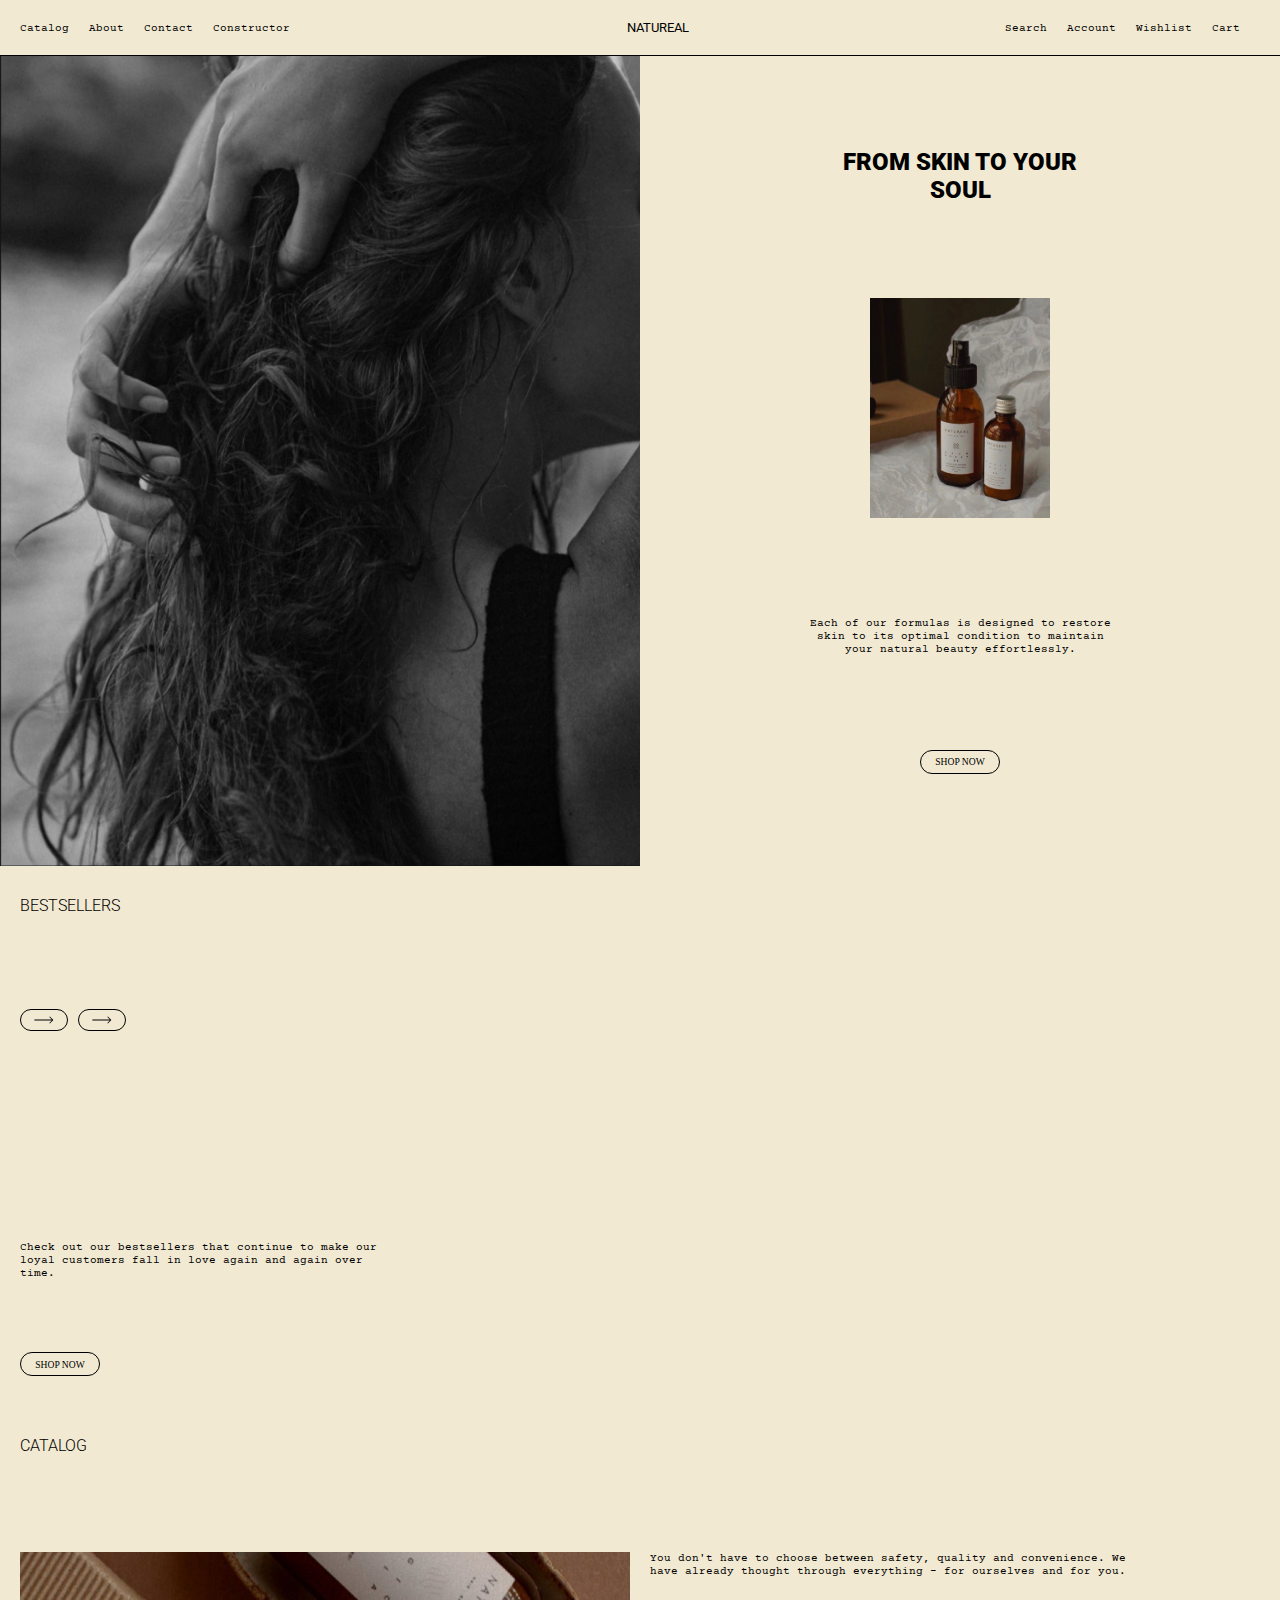
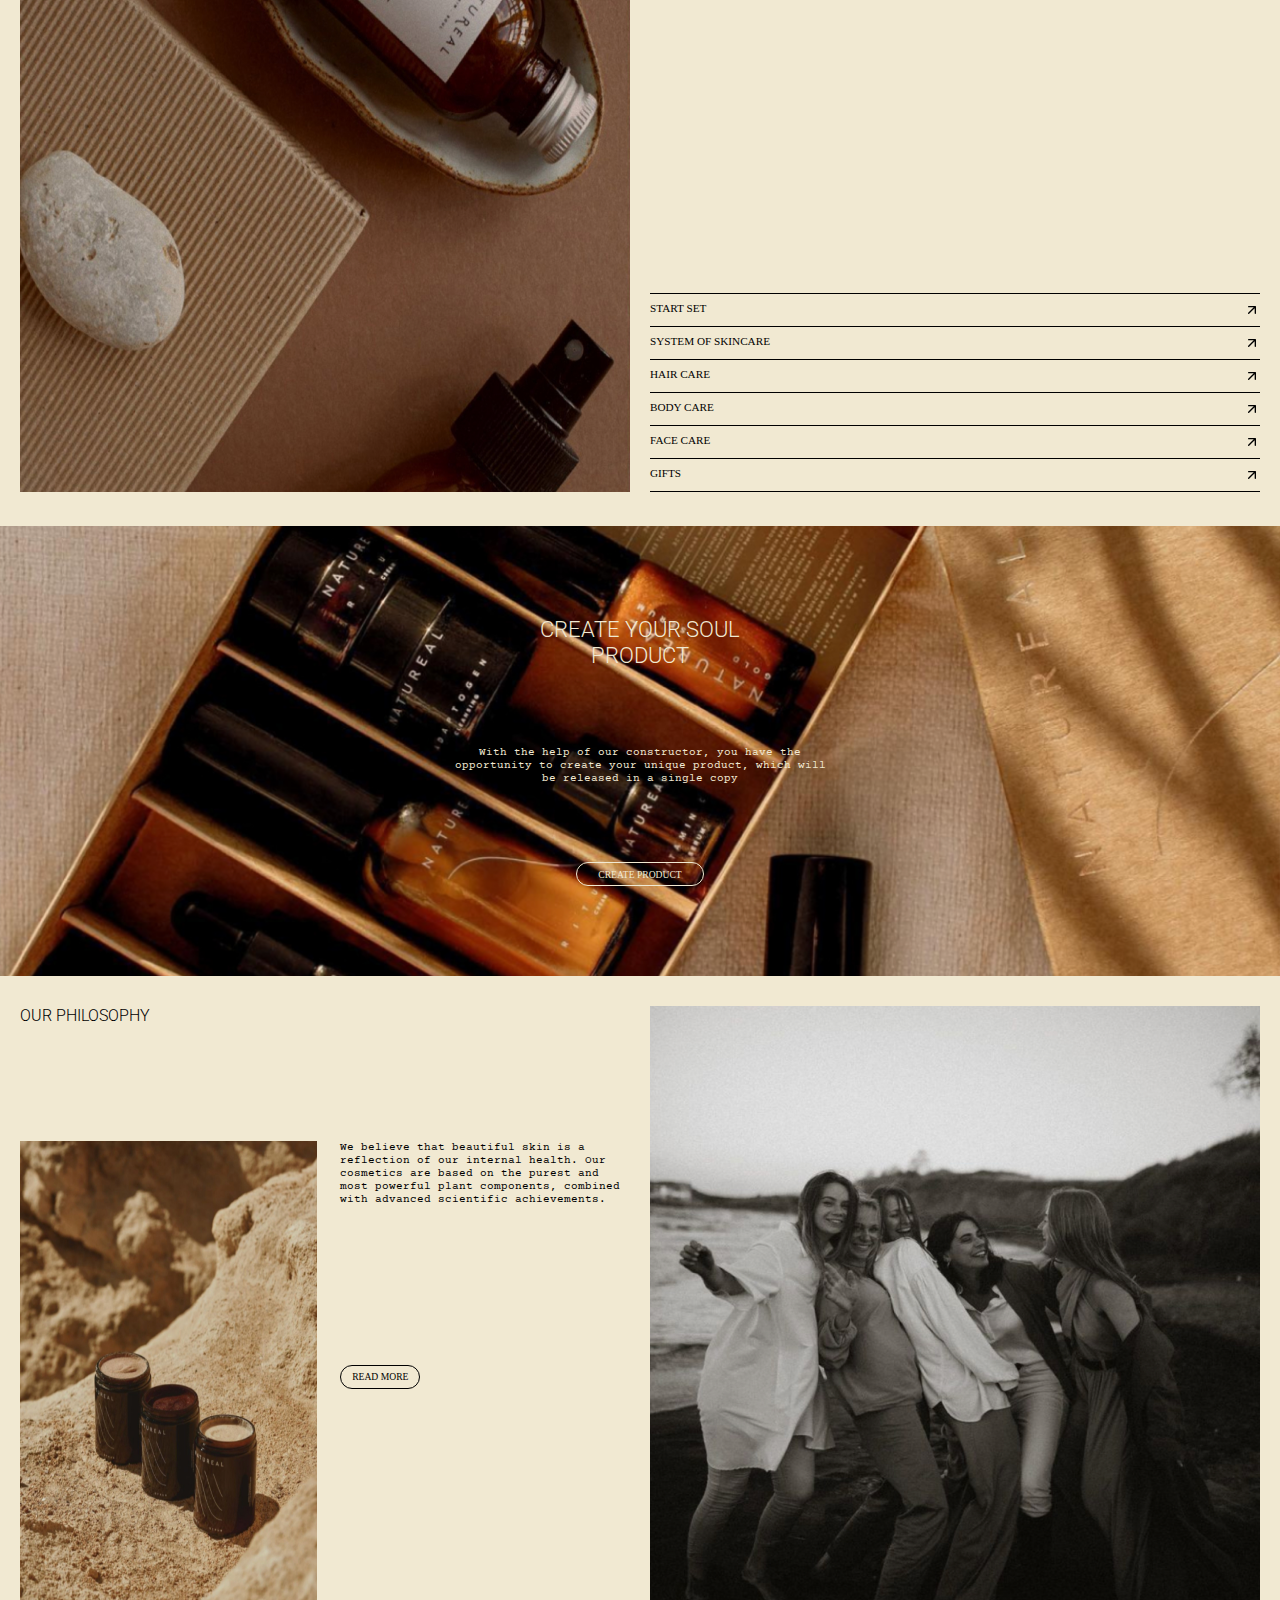
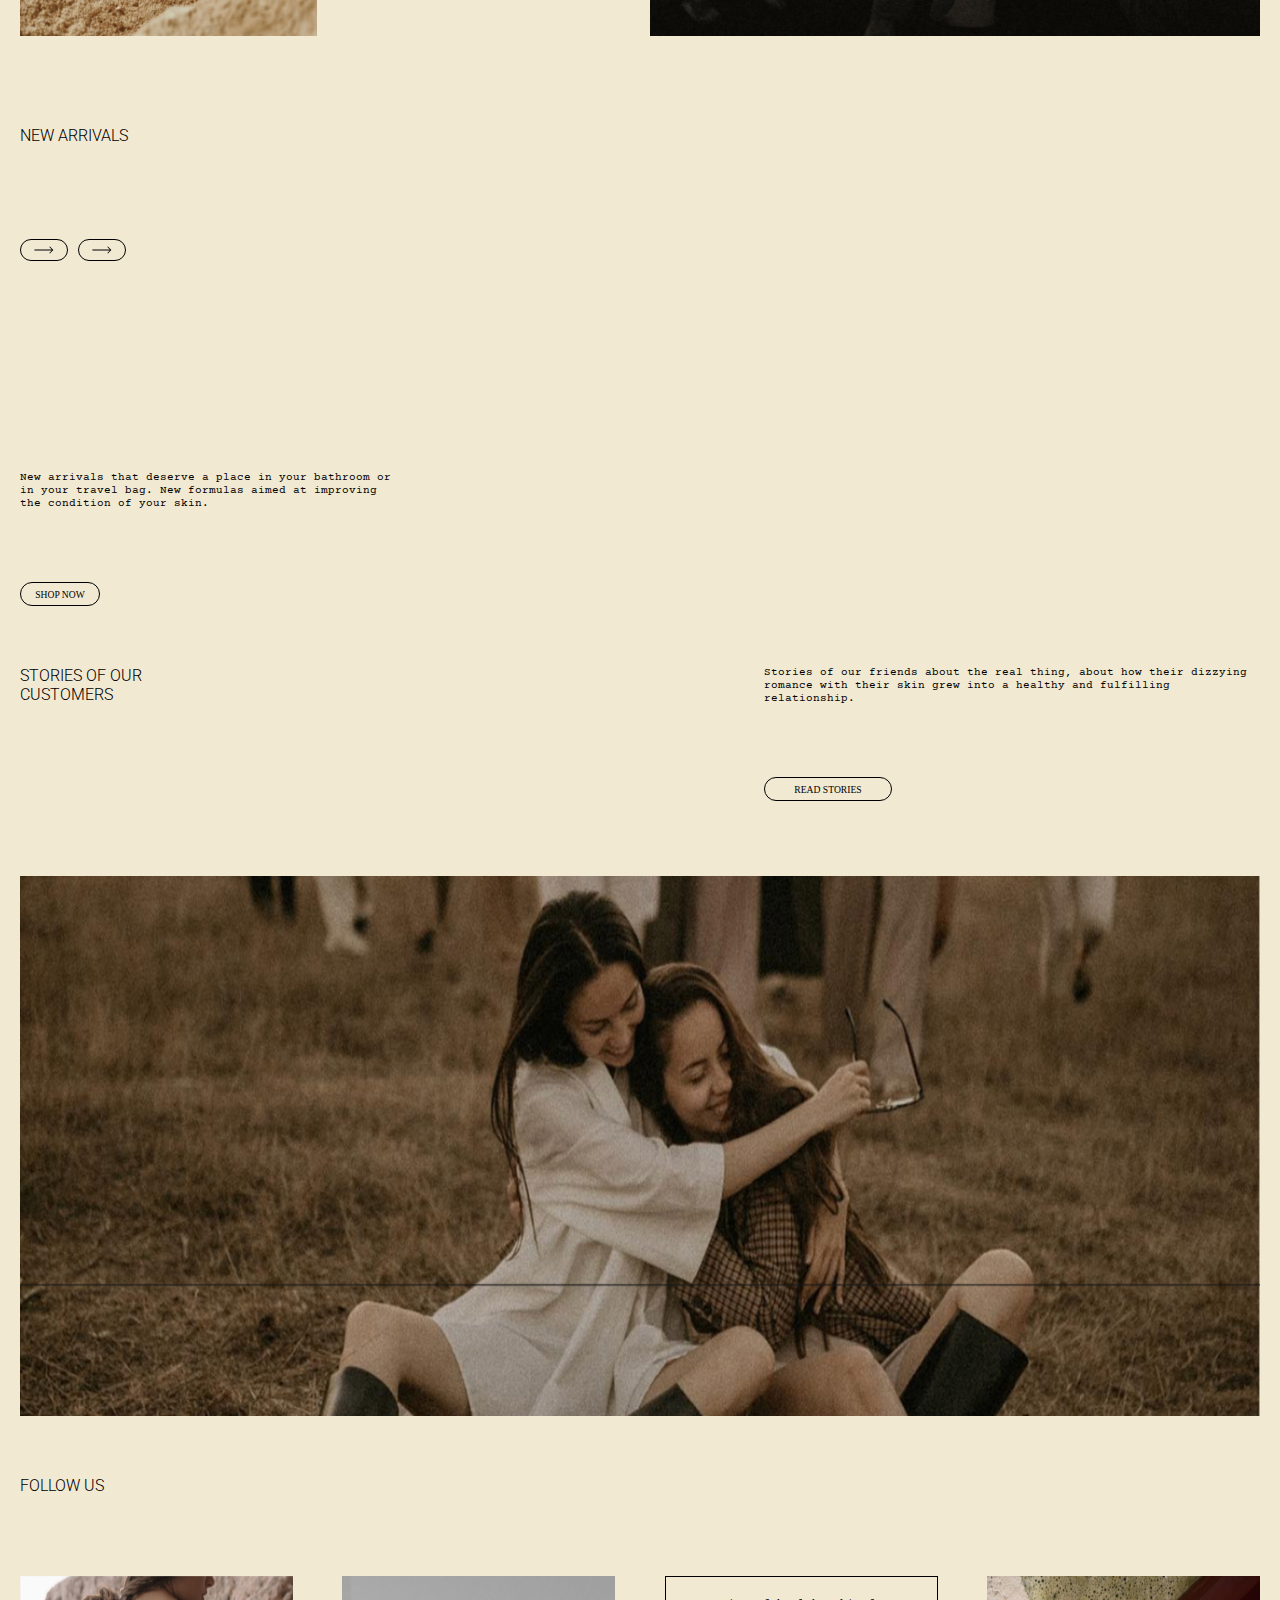
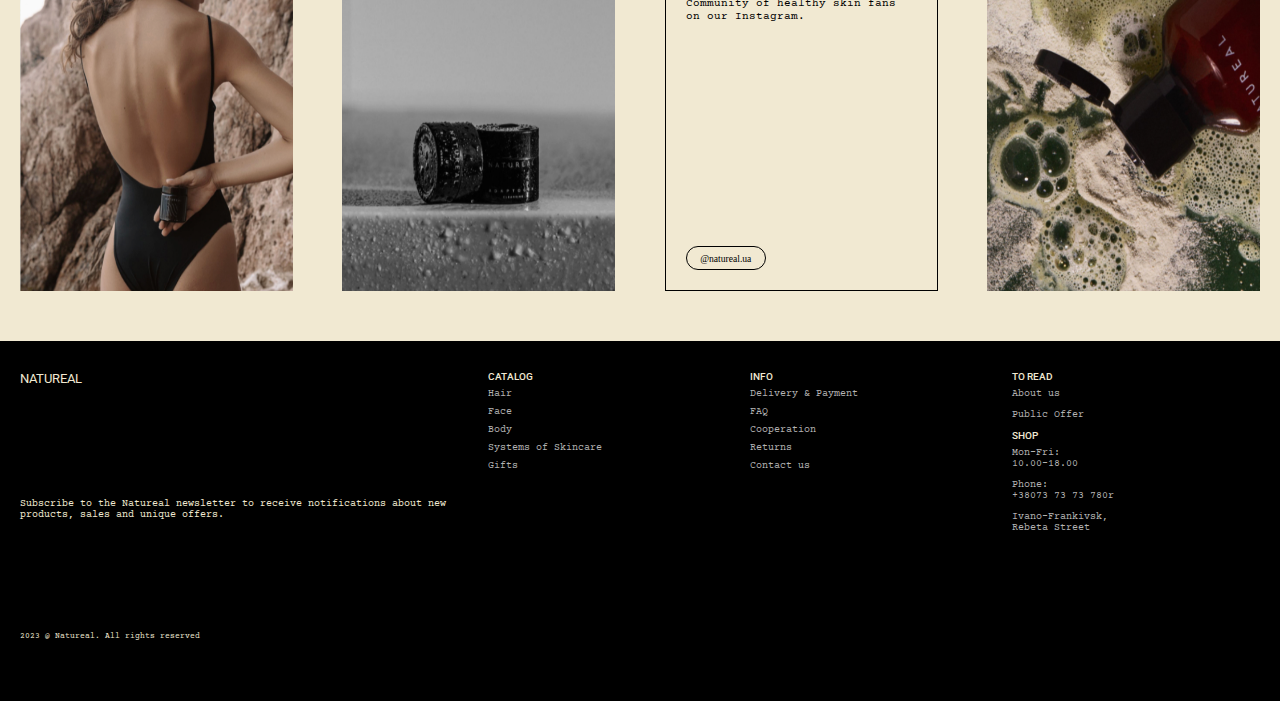
==== commit fef54d8d: "splash done and assets" ====
--- a/index.html
+++ b/index.html
@@ -12,7 +12,7 @@
       <div class="nav-elements">
         <ul>
           <li class="nav-items"><a href="#">Catalog</a></li>
-          <li class="nav-items"><a href="#">About</a></li>
+          <li class="nav-items"><a href="screens/about/about.html">About</a></li>
           <li class="nav-items"><a href="#">Contact</a></li>
           <li class="nav-items"><a href="#">Constructor</a></li>
         </ul>
@@ -20,7 +20,7 @@
       <div class="logo">NATUREAL</div>
       <div class="nav-elements">
         <ul>
-          <li class="nav-items"><a href="#">Search</a></li>
+          <li class="nav-items"><a href="screens/splash/splash.html">Search</a></li>
           <li class="nav-items"><a href="#">Account</a></li>
           <li class="nav-items"><a href="#">Wishlist</a></li>
           <li class="nav-items"><a href="#">Cart</a></li>
--- a/styles.css
+++ b/styles.css
@@ -52,7 +52,7 @@
   display: flex;
   flex-direction: row;
   align-items: center;
-  border-bottom: 1px solid black;
+  /* border-bottom: 1px solid black; */
 }
 .header-left {
   width: 50%;
@@ -225,7 +225,7 @@
 
 /* Container-3 */
 .container-three {
-  background-image: url("assets/images/coverimg.png");
+  background-image: url("assets/images/bgownproduct.png");
   background-repeat: no-repeat;
   background-position: center;
   background-size: cover;
@@ -611,6 +611,7 @@
   font-family: "Roboto", sans-serif;
   font-size: 0.6rem;
   font-weight: 500;
+  /* padding-bottom: 10px; */
 }
 .footer .catalog .content {
   background-color: transparent;
@@ -644,6 +645,7 @@
   font-family: "Roboto", sans-serif;
   font-size: 0.6rem;
   font-weight: 500;
+  /* padding-bottom: 10px; */
 }
 .footer .info .content {
   background-color: transparent;
@@ -676,7 +678,7 @@
   font-family: "Roboto", sans-serif;
   font-size: 0.6rem;
   font-weight: 500;
-  padding-bottom: 10px;
+  padding-bottom: 6px;
 }
 .footer .toread-and-shop .content {
   background-color: transparent;
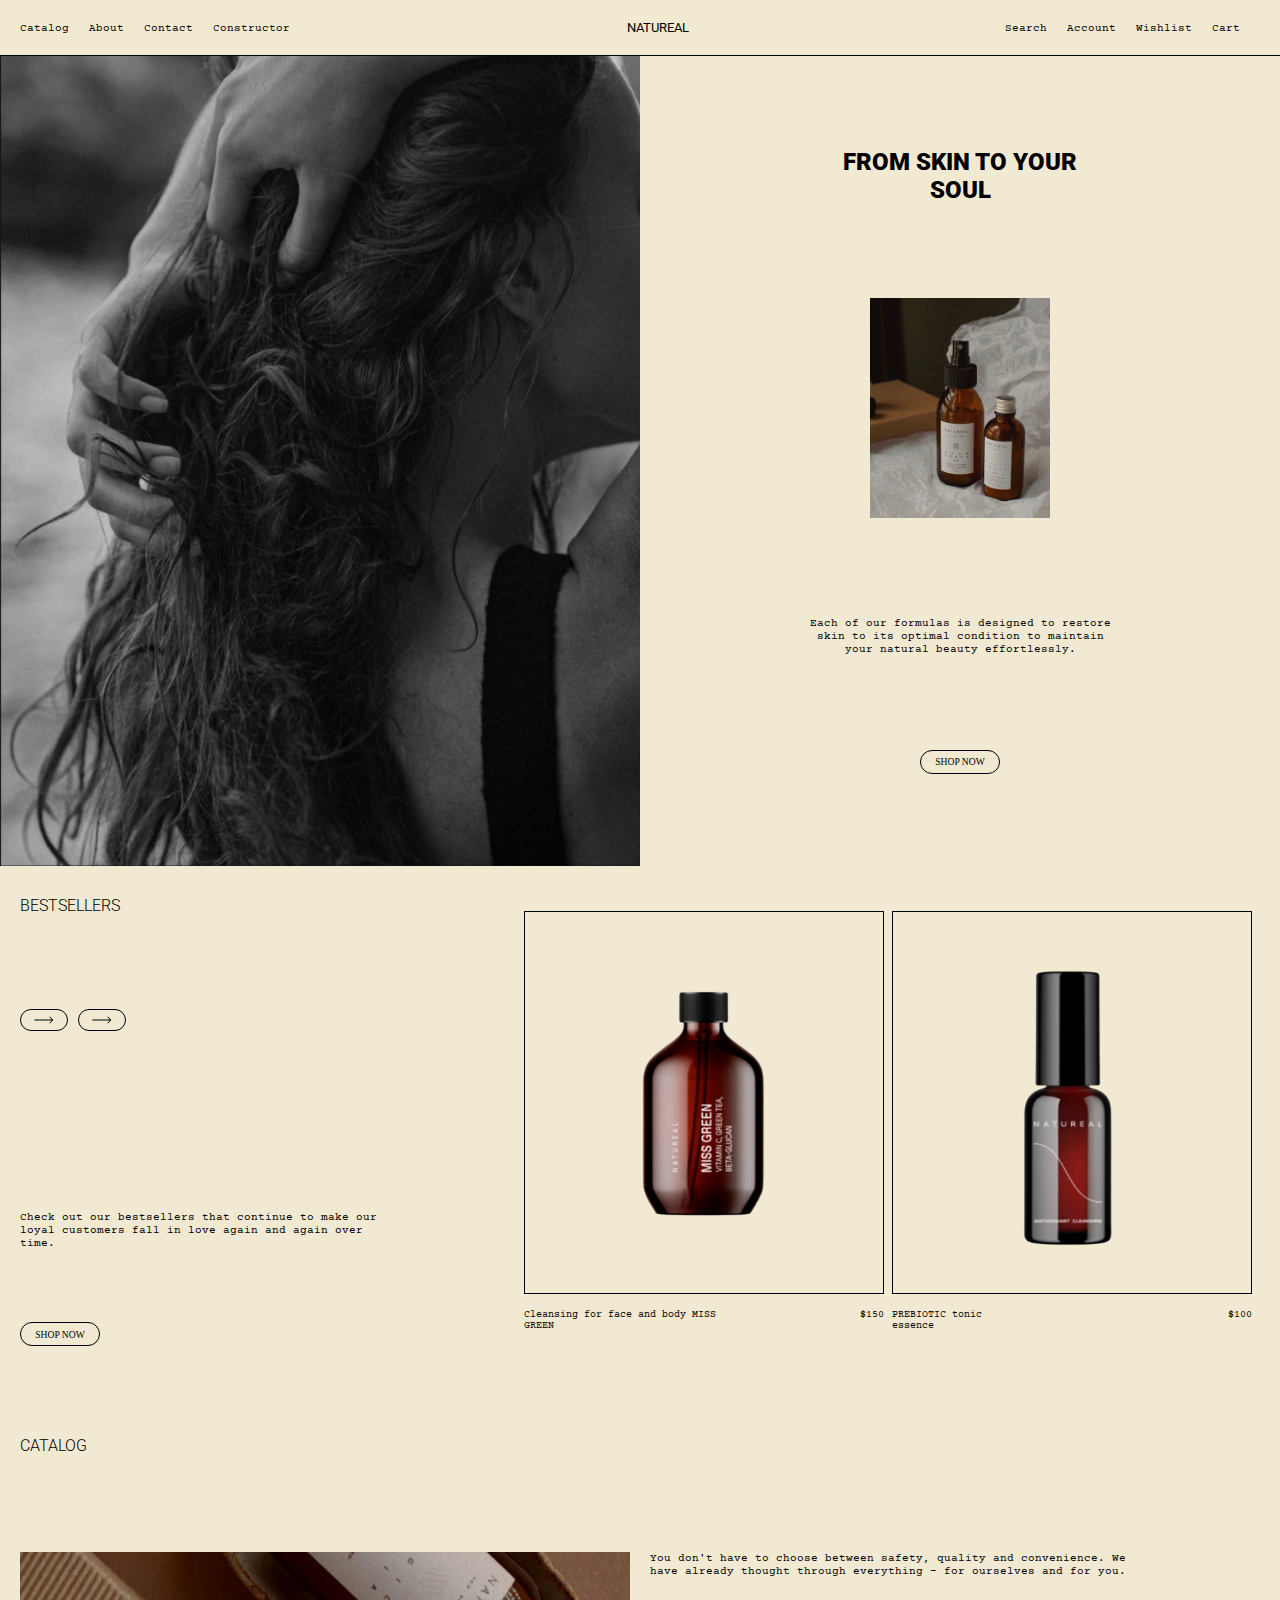
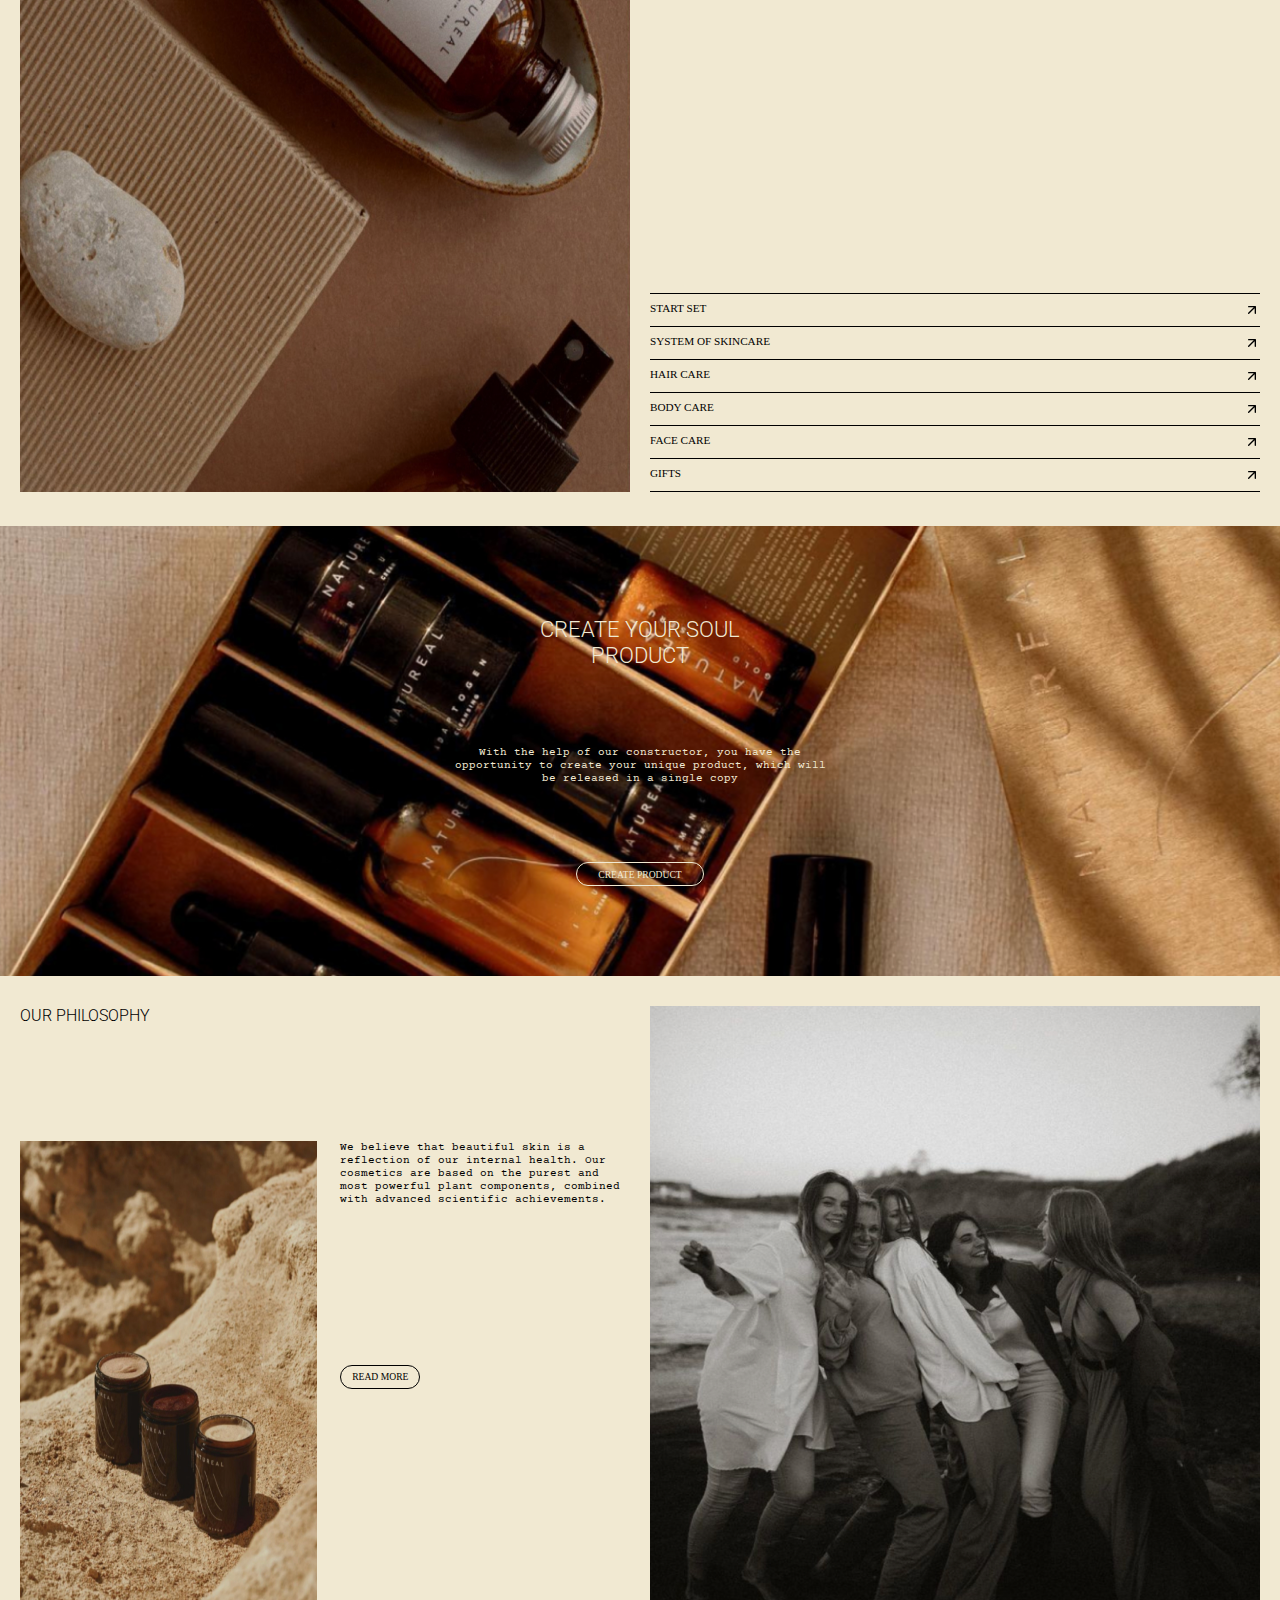
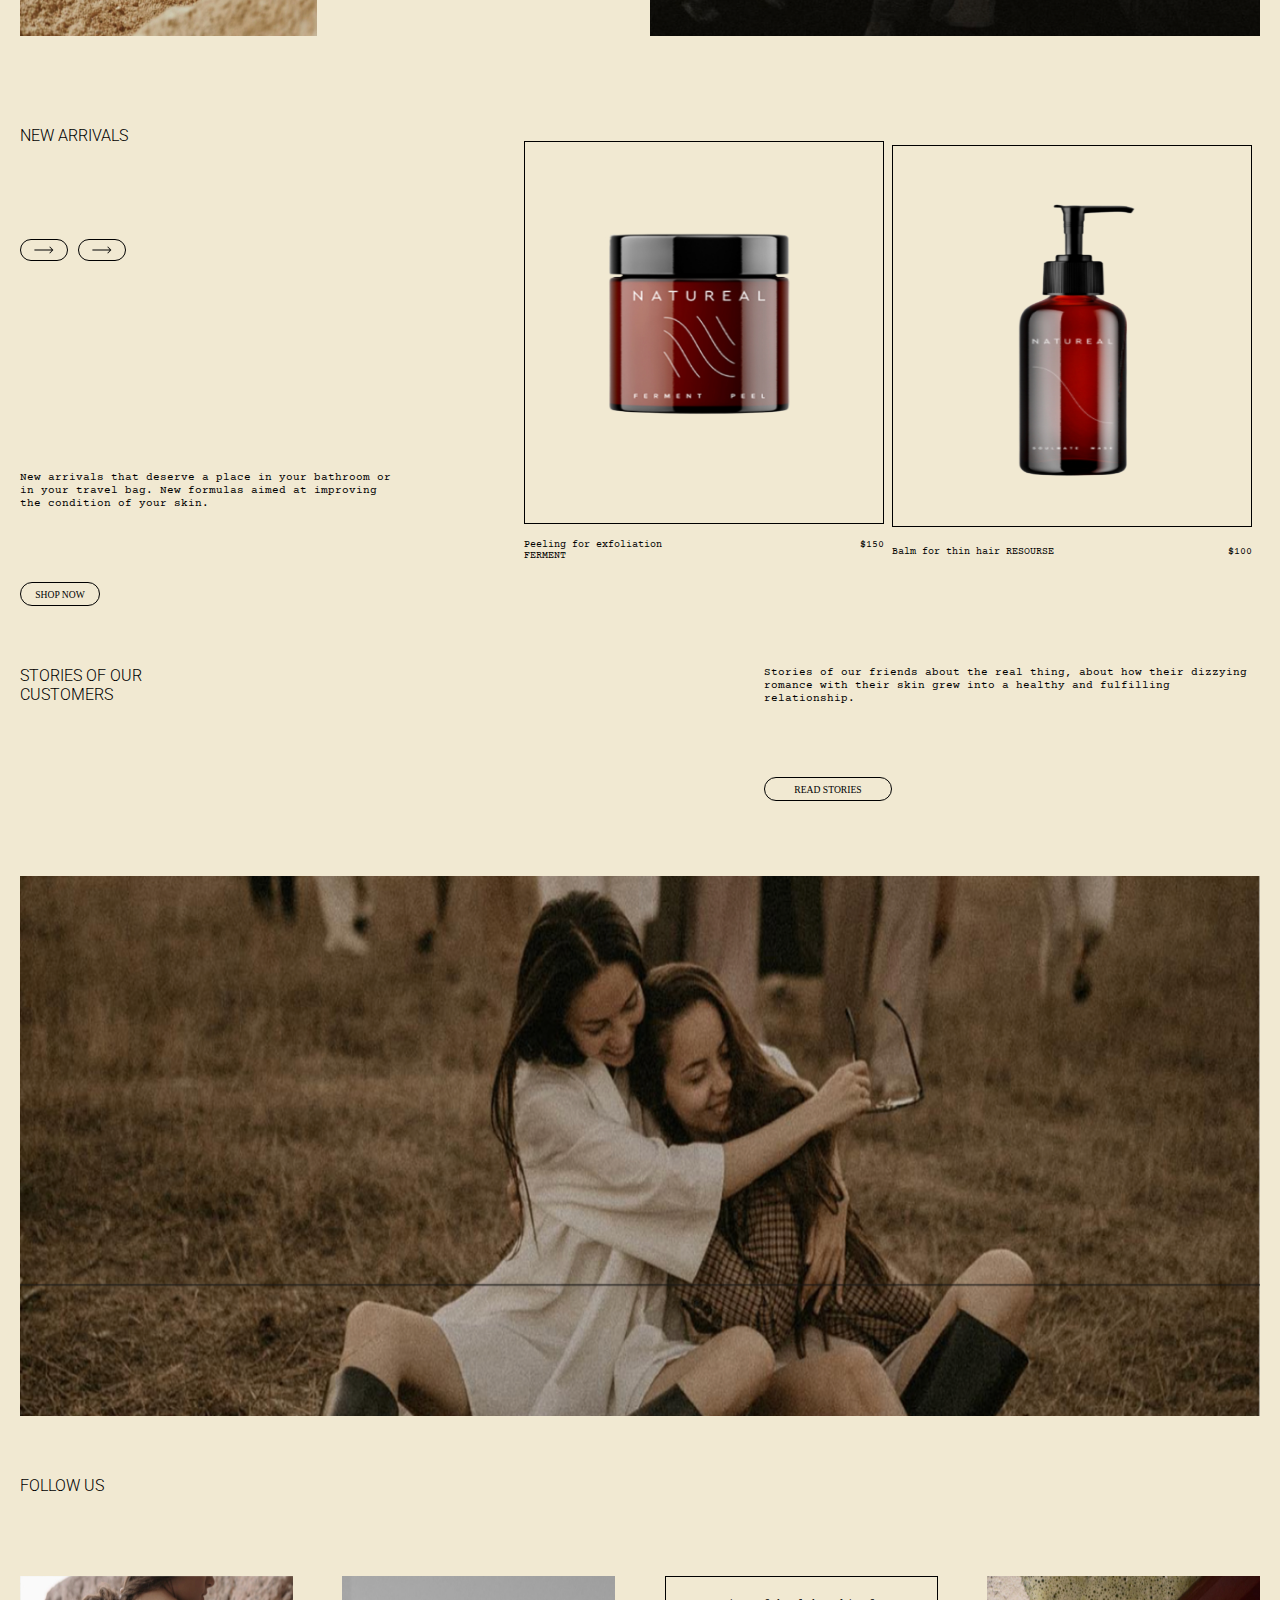
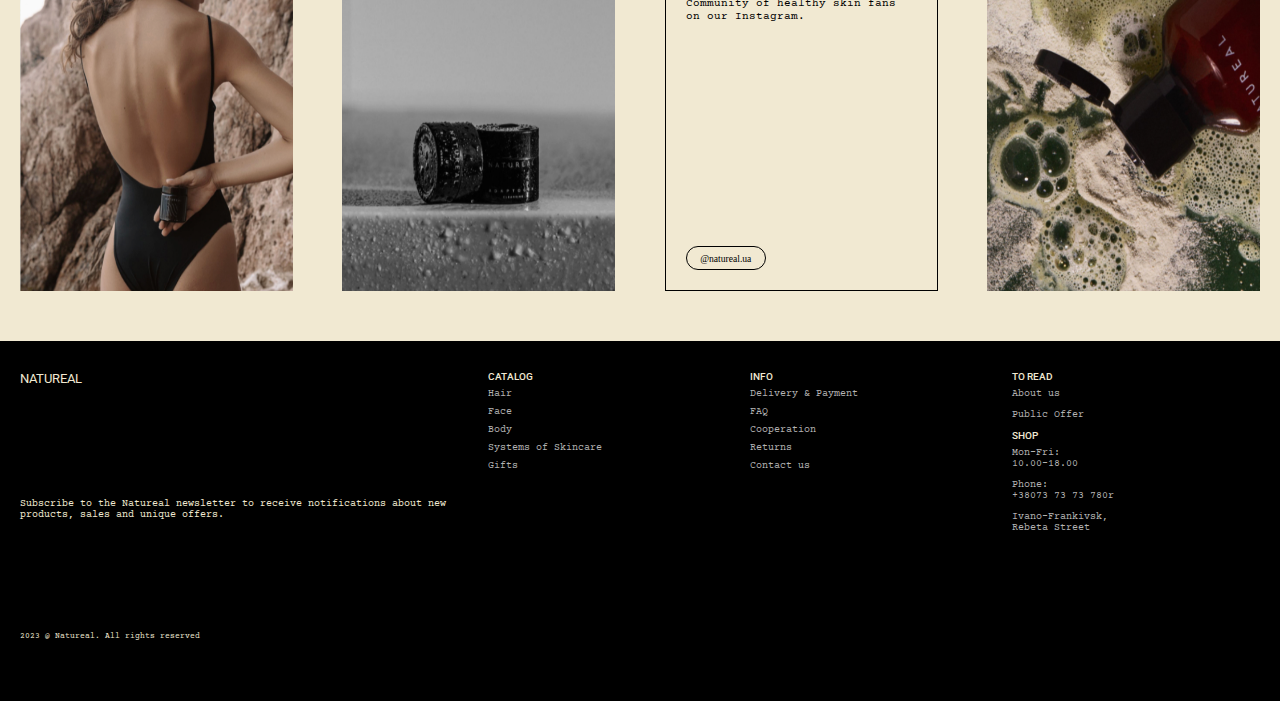
==== commit 9b98b5eb: "products on home screen" ====
--- a/index.html
+++ b/index.html
@@ -74,7 +74,26 @@
           <div class="shop-btn">SHOP NOW</div>
         </div>
       </div>
-      <div class="bestseller-products"></div>
+      <div class="bestseller-products">
+        <div class="products-container">
+          <div class="product-img">
+            <img src="assets/images/p6.png">
+          </div>
+          <div class="product-content">
+            <div class="desc-1">Cleansing for face and body MISS GREEN</div>
+            <div class="price">$150</div>
+          </div>
+        </div>
+        <div class="products-container">
+          <div class="product-img">
+            <img src="assets/images/p5.png">
+          </div>
+          <div class="product-content">
+            <div class="desc-1">PREBIOTIC tonic<br>essence</div>
+            <div class="price">$100</div>
+          </div>
+        </div>
+      </div>
     </section>
 
     <section class="container-two">
@@ -190,7 +209,28 @@
           <div class="shop-btn">SHOP NOW</div>
         </div>
       </div>
-      <div class="new-arrivals-products"></div>
+      <div class="new-arrival-products">
+        <div class="products-container">
+          <div class="product-img">
+            <img src="assets/images/p1.png">
+          </div>
+          <div class="product-content">
+            <div class="desc-1">Peeling for exfoliation<br>
+              FERMENT</div>
+            <div class="price">$150</div>
+          </div>
+        </div>
+        <div class="products-container">
+          <div class="product-img">
+            <img src="assets/images/p3.png">
+          </div>
+          <div class="product-content">
+            <div class="desc-1">Balm for thin hair
+              RESOURSE</div>
+            <div class="price">$100</div>
+          </div>
+        </div>
+      </div>
     </section>
 
     <section class="container-six">
--- a/styles.css
+++ b/styles.css
@@ -113,6 +113,8 @@
   text-align: start;
   justify-content: space-between;
   width: 30%;
+  /* border: 1px red solid; */
+  height: 50vh;
 }
 .bestsellers .partition {
   /* border: 1px solid red; */
@@ -156,14 +158,53 @@
 }
 .bestseller-products {
   /* border: 1px red solid; */
-  display: flex;
-  flex-direction: row;
-  overflow-x: auto;
-  overflow-y: hidden;
+  height: 50vh;
+  display: flex;
+  flex-direction: row;
+  /* overflow-x: auto;
+  overflow-y: hidden; */
   scroll-behavior: smooth;
   text-align: start;
-  justify-content: space-between;
+  justify-content: space-evenly;
   width: 60%;
+}
+.bestseller-products .products-container {
+  height: 100%;
+  width: 40vh;
+  display: flex;
+  flex-direction: column;
+  justify-content: space-evenly;
+  /* border: 1px red solid; */
+}
+.products-container .product-img {
+  display: flex;
+  
+  height: 85%;
+  width: 100%;
+  border: 1px solid black;
+  align-items: center;
+}
+.product-img img {
+  width: inherit;
+  height: inherit;
+  /* border: solid 1px red; */
+}
+.products-container .product-content {
+  display: flex;
+  flex-direction: row;
+  justify-content: space-between; 
+}
+.product-content .desc-1 {
+  text-align: start;
+  font-family: "Courier Prime", monospace;
+  font-size: 0.6rem;
+  width: 60%;
+}
+.product-content .price {
+  text-align: end;
+  font-family: "Courier Prime", monospace;
+  font-size: 0.6rem;
+  width: 40%;
 }
 
 /* Container- 2 */
@@ -415,16 +456,55 @@
   font-family: "Courier Prime", monospace;
   font-size: 0.7rem;
 }
-.new-arrivals-products {
-  /* border: 1px red solid; */
-  display: flex;
-  flex-direction: row;
-  overflow-x: auto;
-  overflow-y: hidden;
+.new-arrival-products {
+  /* border: 1px red solid; */
+  height: 50vh;
+  display: flex;
+  flex-direction: row;
+  /* overflow-x: auto;
+  overflow-y: hidden; */
   scroll-behavior: smooth;
   text-align: start;
-  justify-content: space-between;
+  justify-content: space-evenly;
   width: 60%;
+}
+.new-arrival-products .products-container {
+  height: 100%;
+  width: 40vh;
+  display: flex;
+  flex-direction: column;
+  justify-content: space-evenly;
+  /* border: 1px red solid; */
+}
+.products-container .product-img {
+  display: flex;
+  
+  height: 85%;
+  width: 100%;
+  border: 1px solid black;
+  align-items: center;
+}
+.product-img img {
+  width: inherit;
+  height: inherit;
+  /* border: solid 1px red; */
+}
+.products-container .product-content {
+  display: flex;
+  flex-direction: row;
+  justify-content: space-between; 
+}
+.product-content .desc-1 {
+  text-align: start;
+  font-family: "Courier Prime", monospace;
+  font-size: 0.6rem;
+  width: 60%;
+}
+.product-content .price {
+  text-align: end;
+  font-family: "Courier Prime", monospace;
+  font-size: 0.6rem;
+  width: 40%;
 }
 
 /* Container-6 */
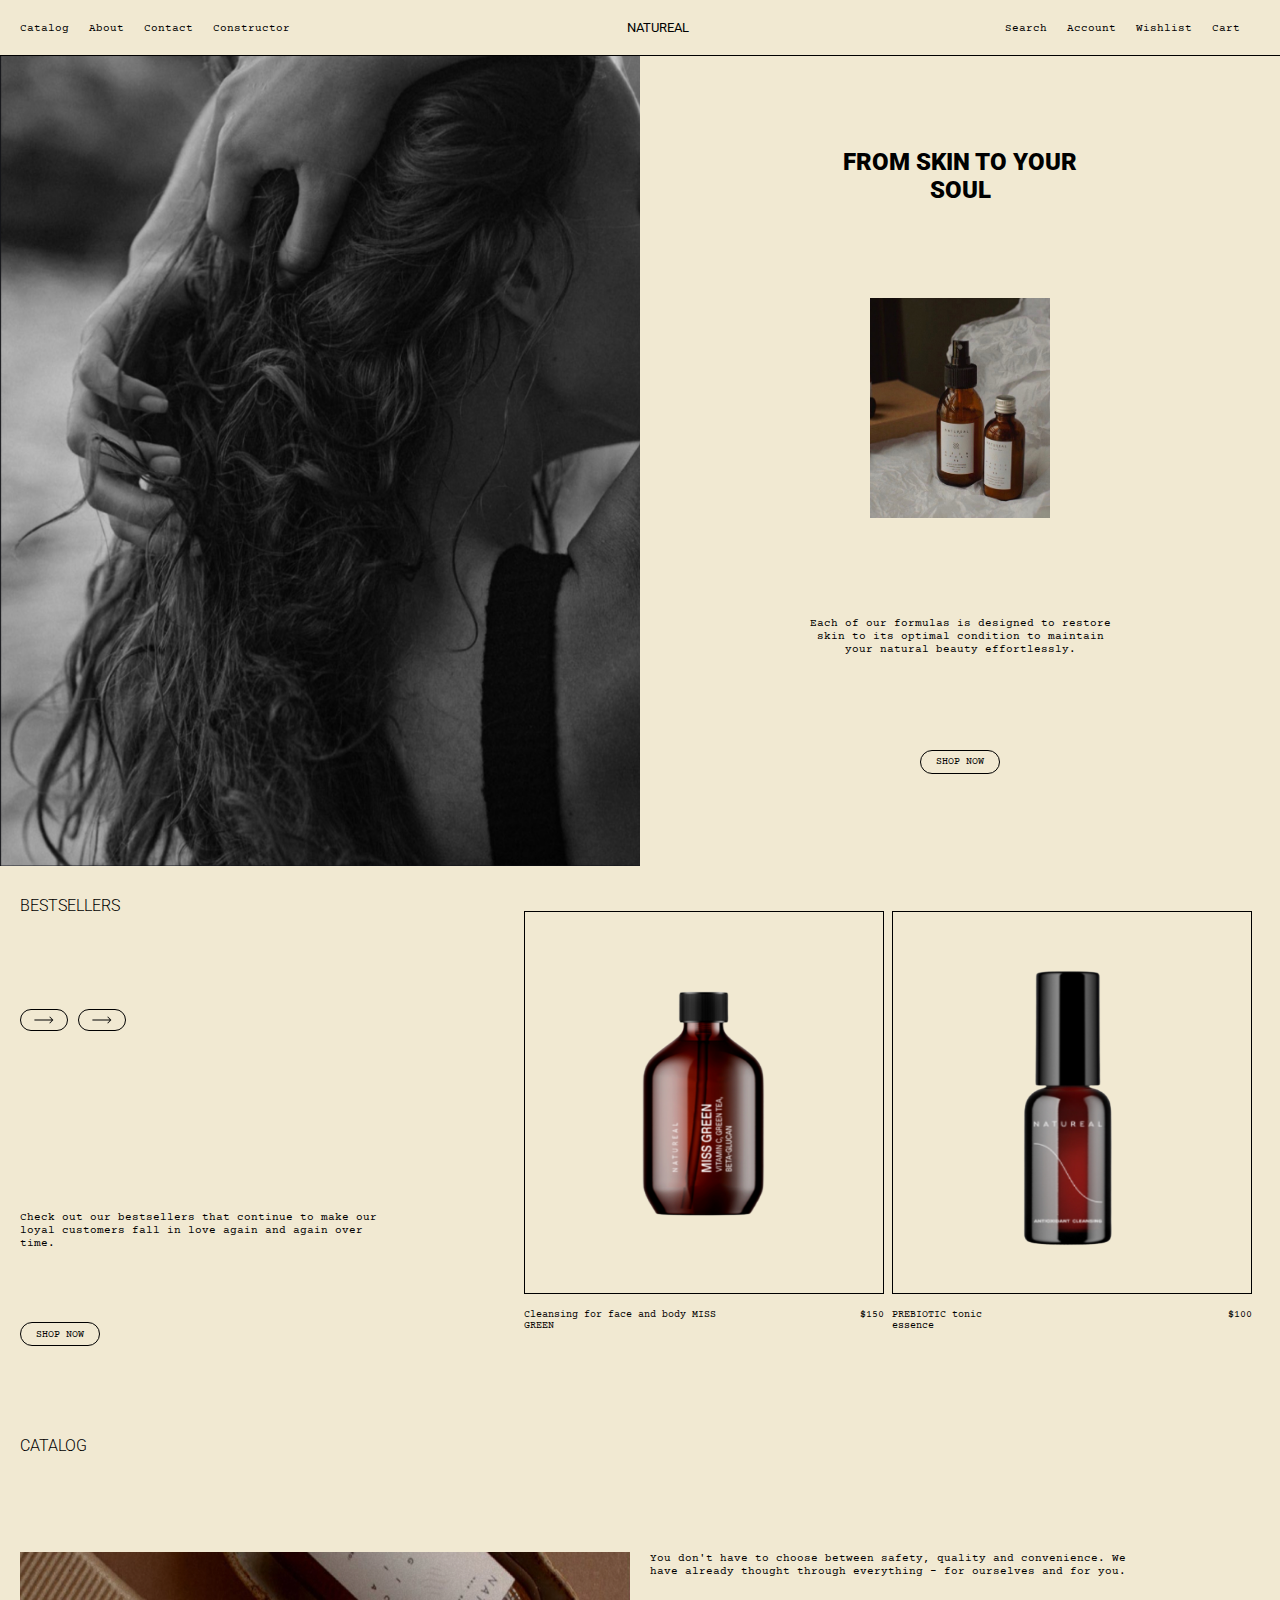
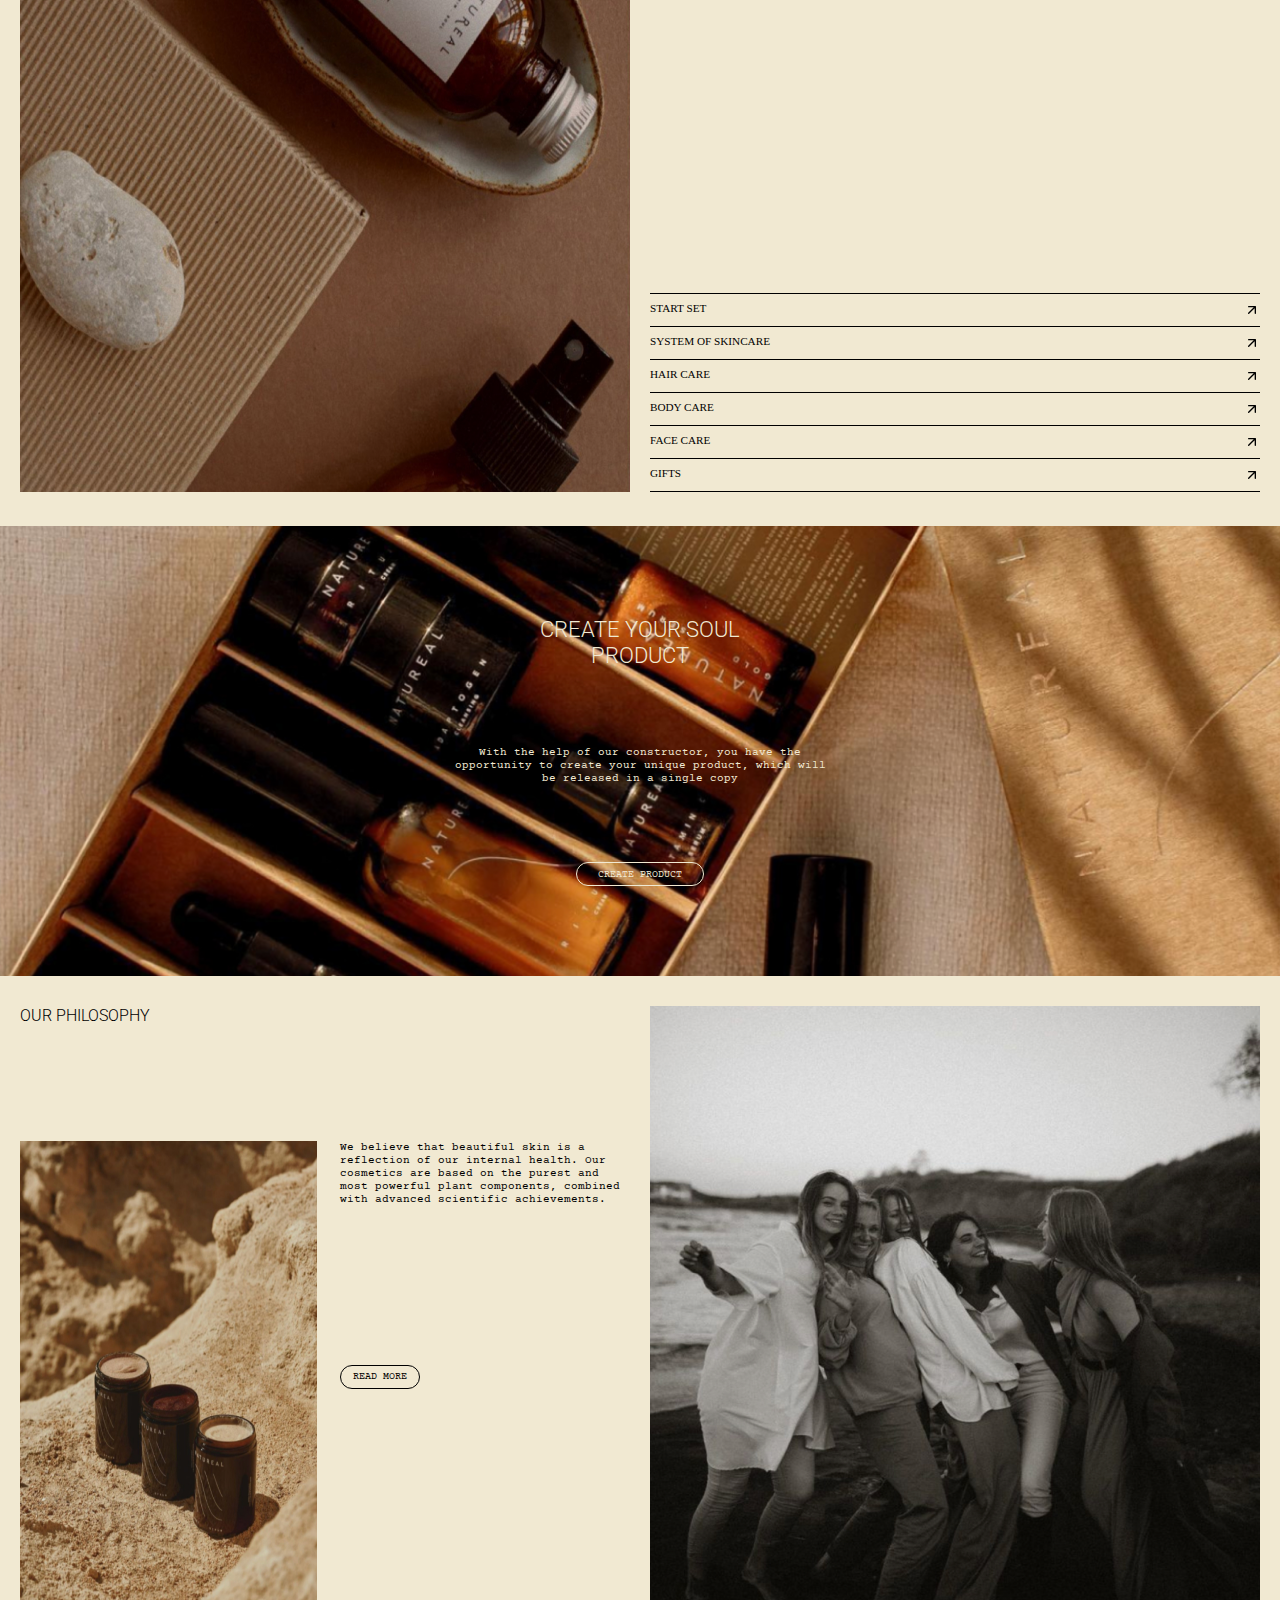
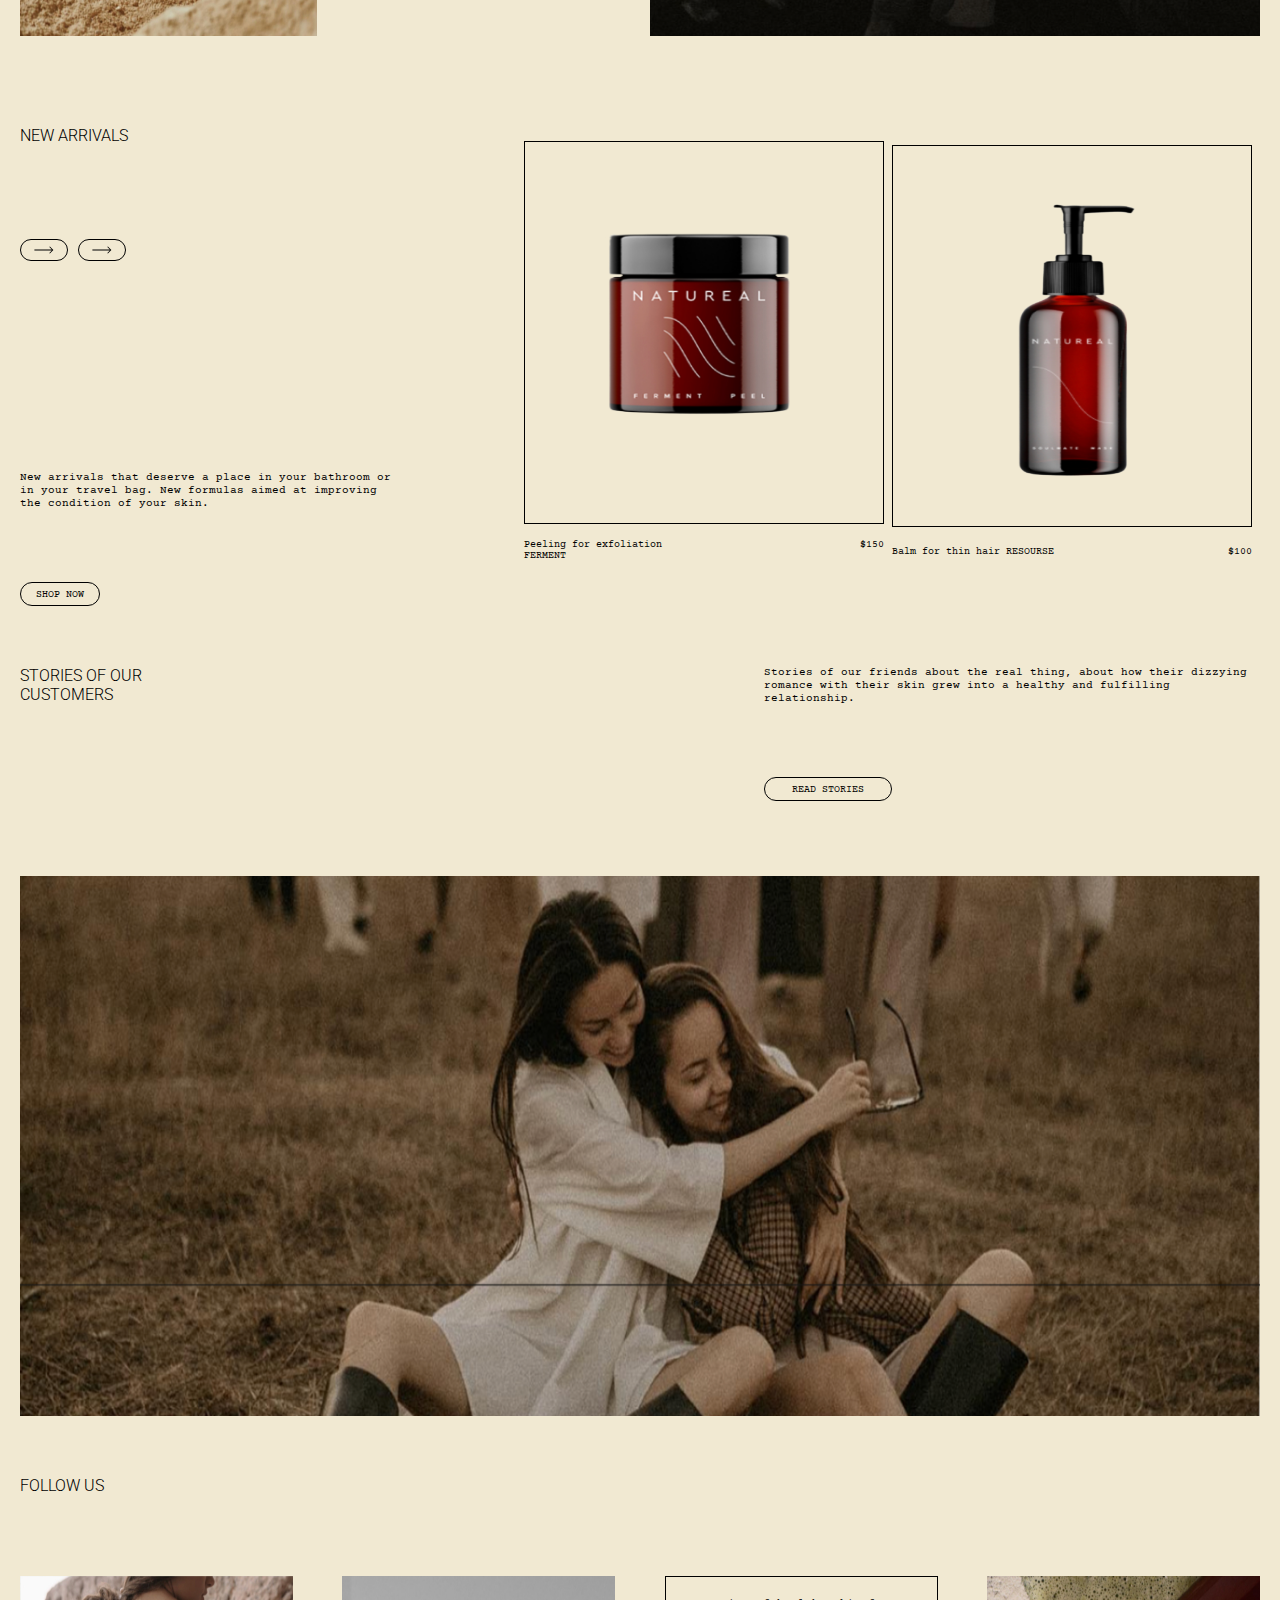
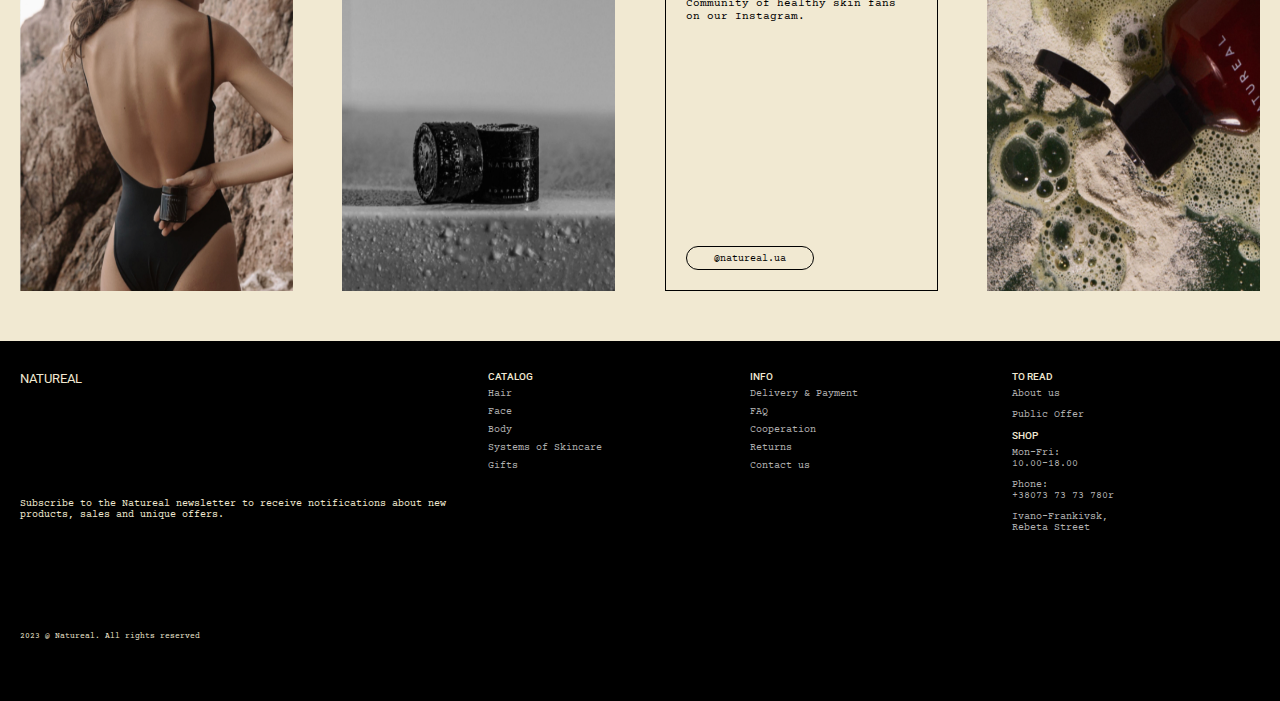
==== commit 1fcefba8: "signup page" ====
--- a/index.html
+++ b/index.html
@@ -4,7 +4,7 @@
     <meta charset="UTF-8" />
     <meta name="viewport" content="width=device-width, initial-scale=1.0" />
     <title>Natureal</title>
-    <link rel="stylesheet" href="styles.css" />
+    <link rel="stylesheet" href="styles.css">
   </head>
 
   <body>
@@ -17,11 +17,11 @@
           <li class="nav-items"><a href="#">Constructor</a></li>
         </ul>
       </div>
-      <div class="logo">NATUREAL</div>
+      <div class="logo"><a href="#">NATUREAL</a></div>
       <div class="nav-elements">
         <ul>
           <li class="nav-items"><a href="screens/splash/splash.html">Search</a></li>
-          <li class="nav-items"><a href="#">Account</a></li>
+          <li class="nav-items"><a href="screens/account/signup.html">Account</a></li>
           <li class="nav-items"><a href="#">Wishlist</a></li>
           <li class="nav-items"><a href="#">Cart</a></li>
         </ul>
@@ -259,7 +259,7 @@
           <div class="para">
             Community of healthy skin fans on our Instagram.
           </div>
-          <div class="insta-btn">@natureal.ua</div>
+          <button class="insta-btn">@natureal.ua</button>
         </div>
         <div><img src="assets/images/imgfollow3.png" /></div>
       </div>
--- a/styles.css
+++ b/styles.css
@@ -18,6 +18,10 @@
   font-family: "Roboto", sans-serif; /* font-family: 'Open Sans', sans-serif; */
   font-size: 0.8rem;
 }
+.logo a{
+  text-decoration: none;
+  color: black;
+}
 header {
   position: relative;
 }
@@ -96,7 +100,15 @@
   border-radius: 2rem;
   border: solid black 1px;
   background-color: transparent;
-}
+  font-family: "Courier Prime", monospace;
+  cursor: pointer;
+  transition: background-color 0.3s, color 0.3s;
+}
+.shop-btn:hover {
+  background-color: black;
+  color: rgb(241, 233, 210);
+}
+
 
 /* Container - 1 */
 .container-one {
@@ -317,6 +329,8 @@
   border-radius: 2rem;
   border: solid 1px rgb(241, 233, 210);
   background-color: transparent;
+  font-family: "Courier Prime", monospace;
+  cursor: pointer;
 }
 
 /* Container-4 */
@@ -388,8 +402,17 @@
   font-size: 0.6rem;
   border-radius: 2rem;
   border: solid black 1px;
-  background-color: transparent;
-}
+  /* background-color: transparent; */
+  font-family: "Courier Prime", monospace;
+  cursor: pointer;
+  transition: background-color 0.3s, color 0.3s;
+}
+.read-btn:hover {
+  background-color: black;
+  color: rgb(241, 233, 210);
+}
+
+
 .phil-base-img {
   width: 50%;
   /* border: 1px red solid; */
@@ -555,7 +578,13 @@
   font-size: 0.6rem;
   border-radius: 2rem;
   border: solid black 1px;
-  background-color: transparent;
+  font-family: "Courier Prime", monospace;
+  cursor: pointer;
+  transition: background-color 0.3s, color 0.3s;
+}
+.stories-btn:hover {
+  background-color: black;
+  color: rgb(241, 233, 210);
 }
 
 .container-six .stories-img {
@@ -615,18 +644,25 @@
   /* border: 1px solid red; */
   width: 100%;
 }
-.container-seven .content .incontent .insta-btn {
+.container-seven .content .incontent .insta-btn{
   display: flex;
   justify-content: center;
   height: 1.5rem;
-  width: 5rem;
+  width: 8rem;
   align-items: center;
   text-align: center;
   padding: 10px;
   font-size: 0.6rem;
   border-radius: 2rem;
   border: solid black 1px;
-  background-color: transparent;
+  /* background-color: transparent; */
+  font-family: "Courier Prime", monospace;
+  cursor: pointer;
+  transition: background-color 0.3s, color 0.3s;
+}
+.incontent .insta-btn:hover {
+  background-color: black;
+  color: rgb(241, 233, 210);
 }
 
 .footer {
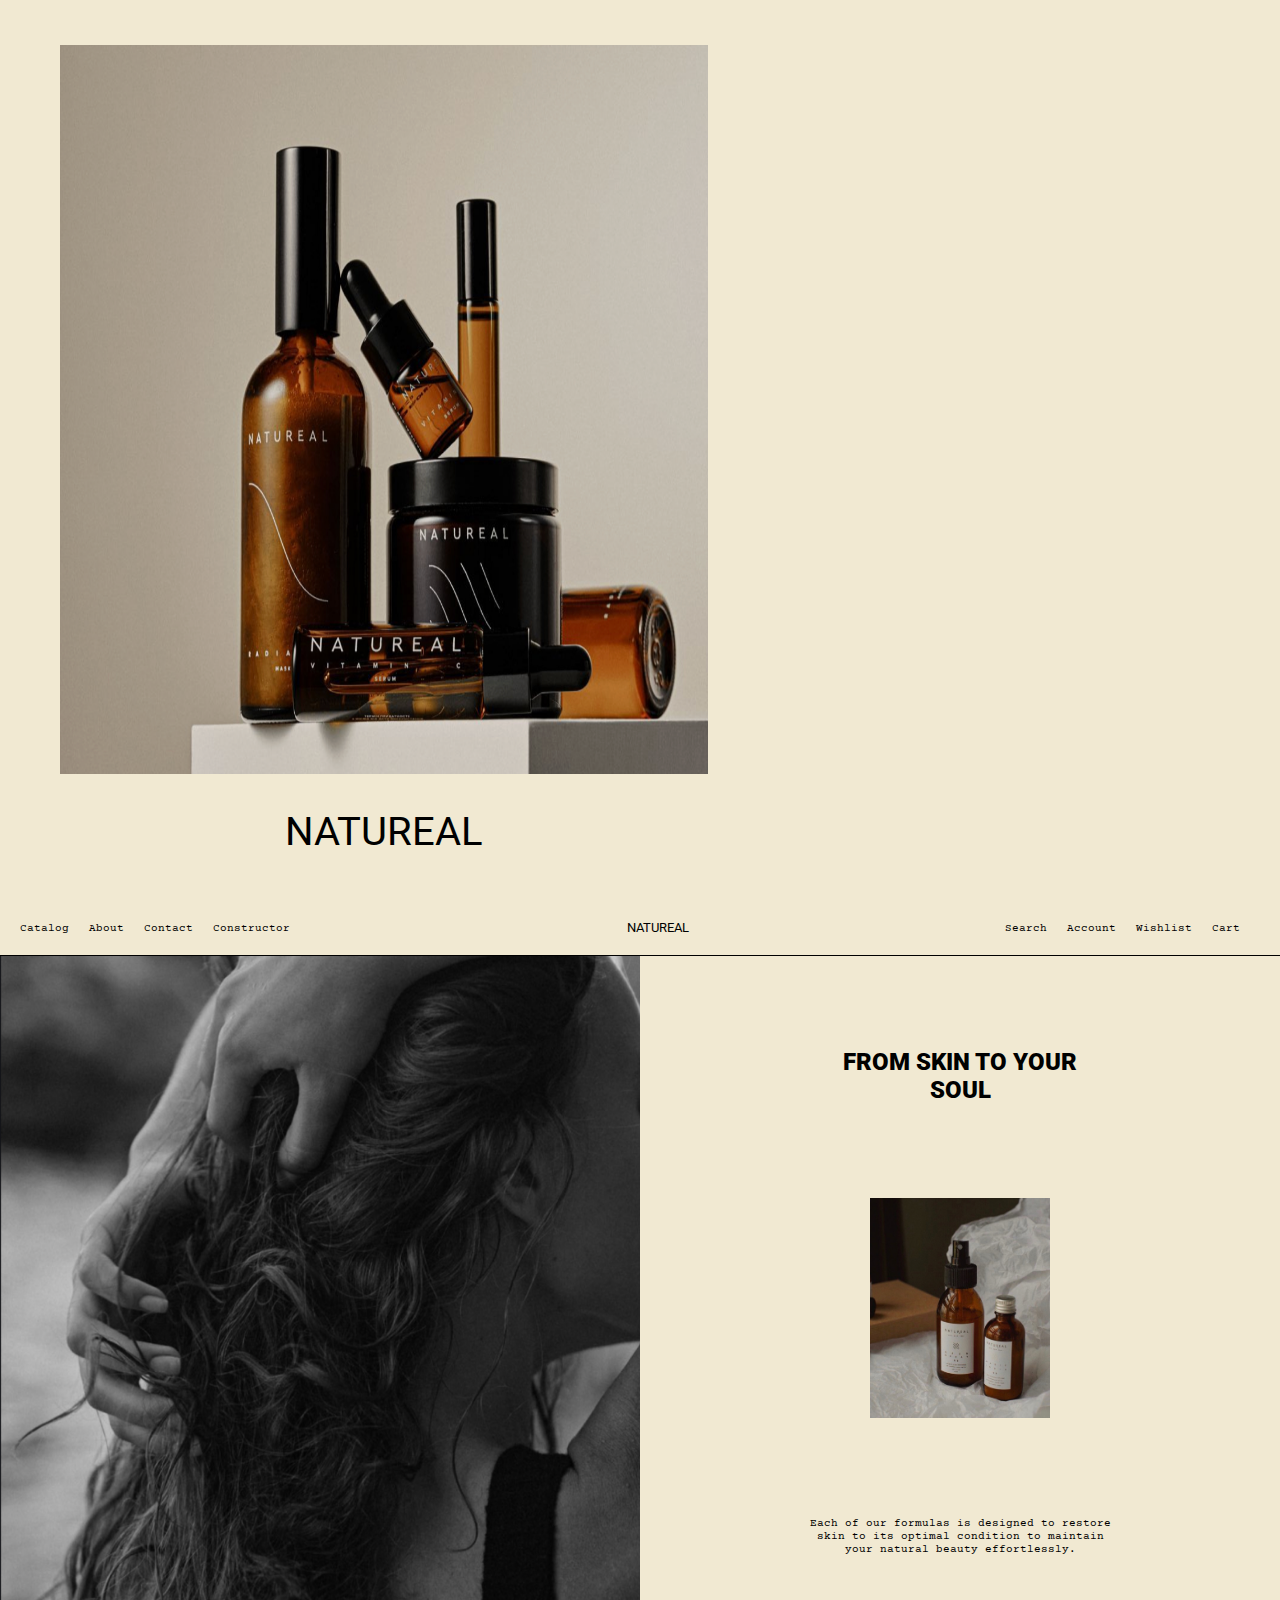
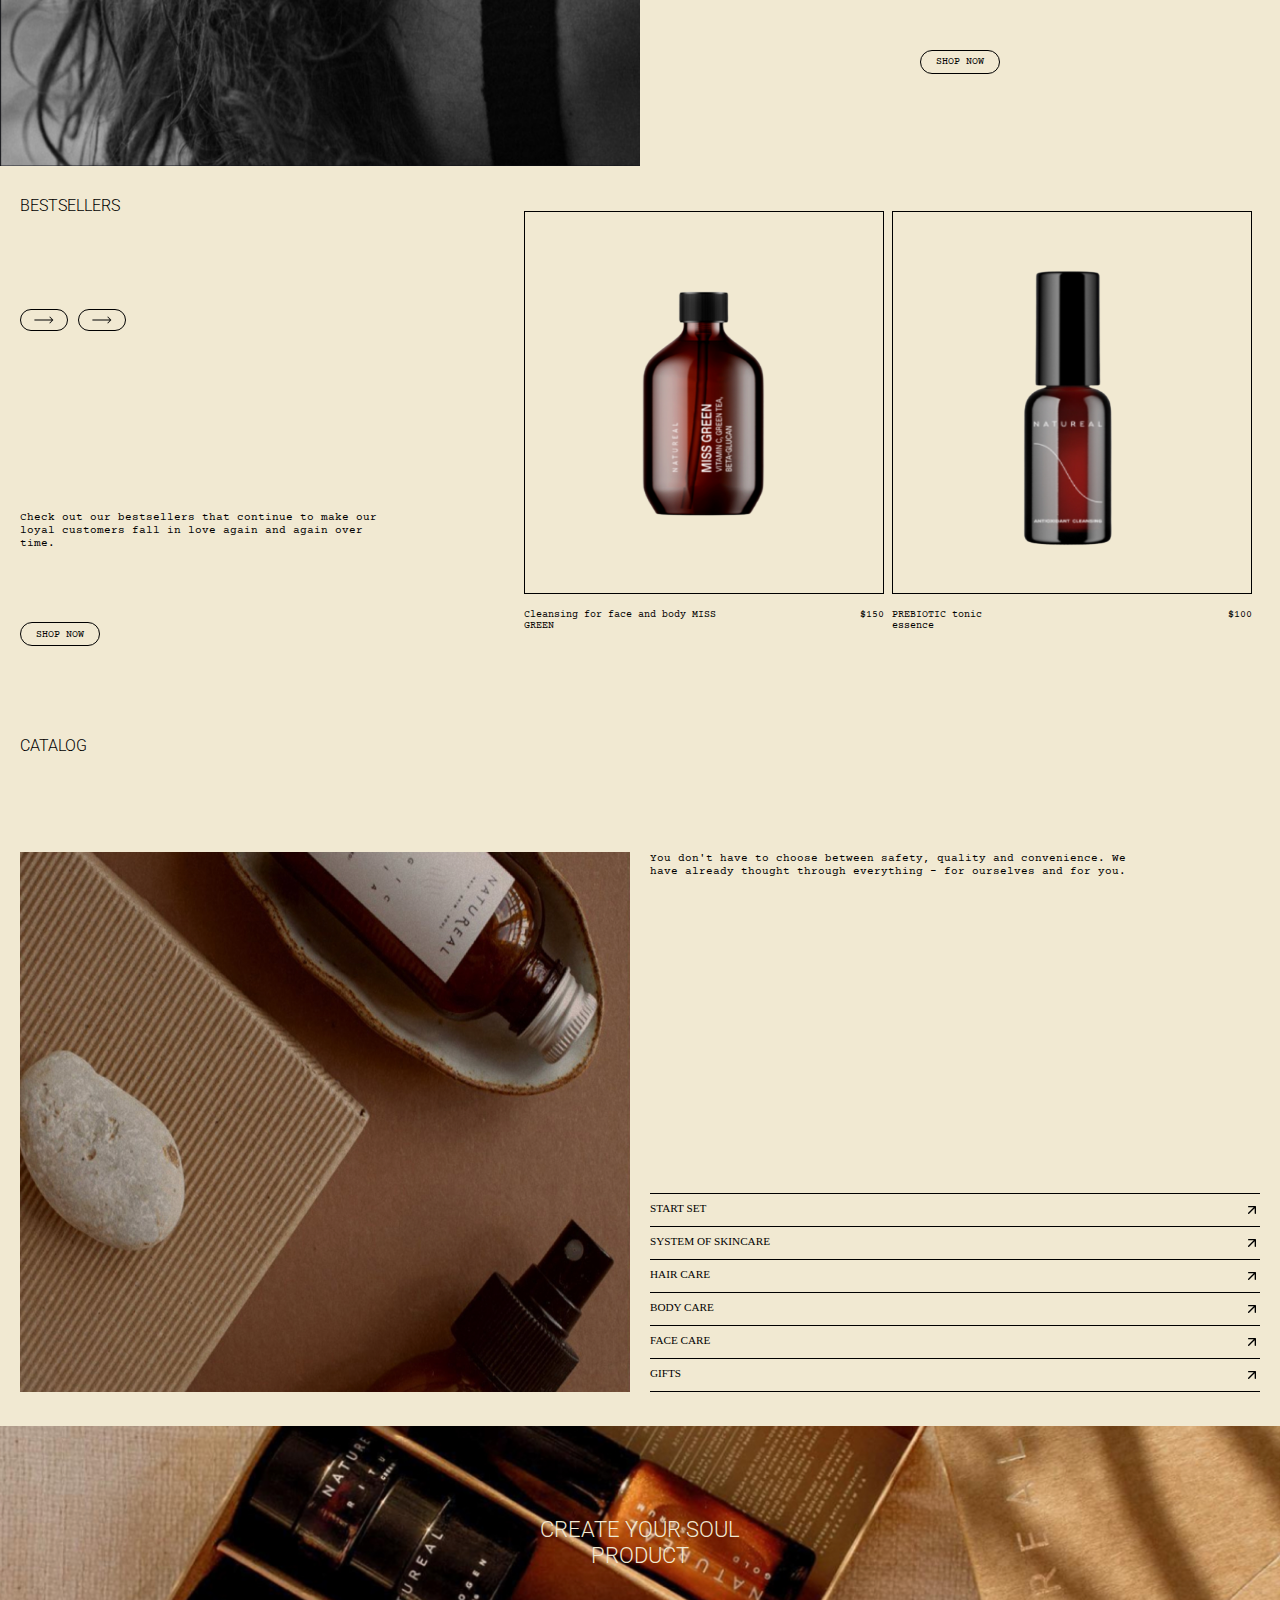
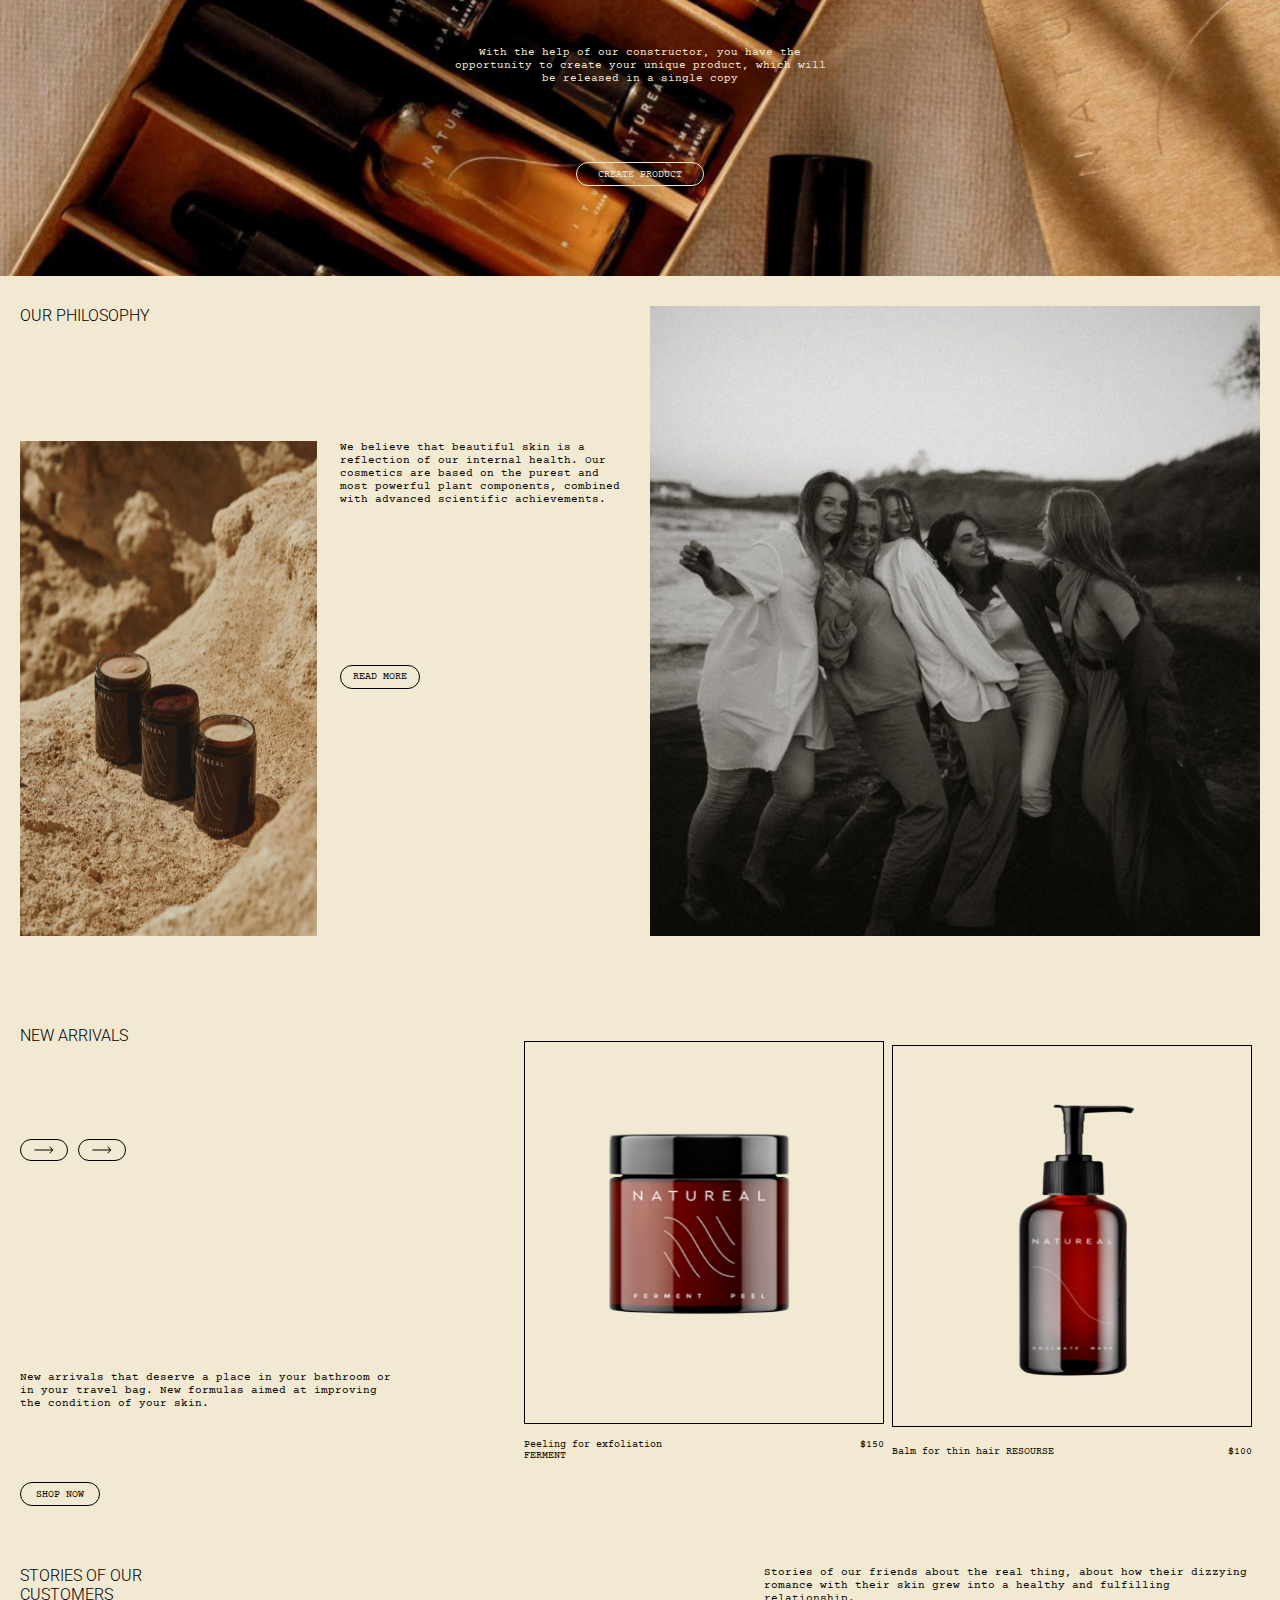
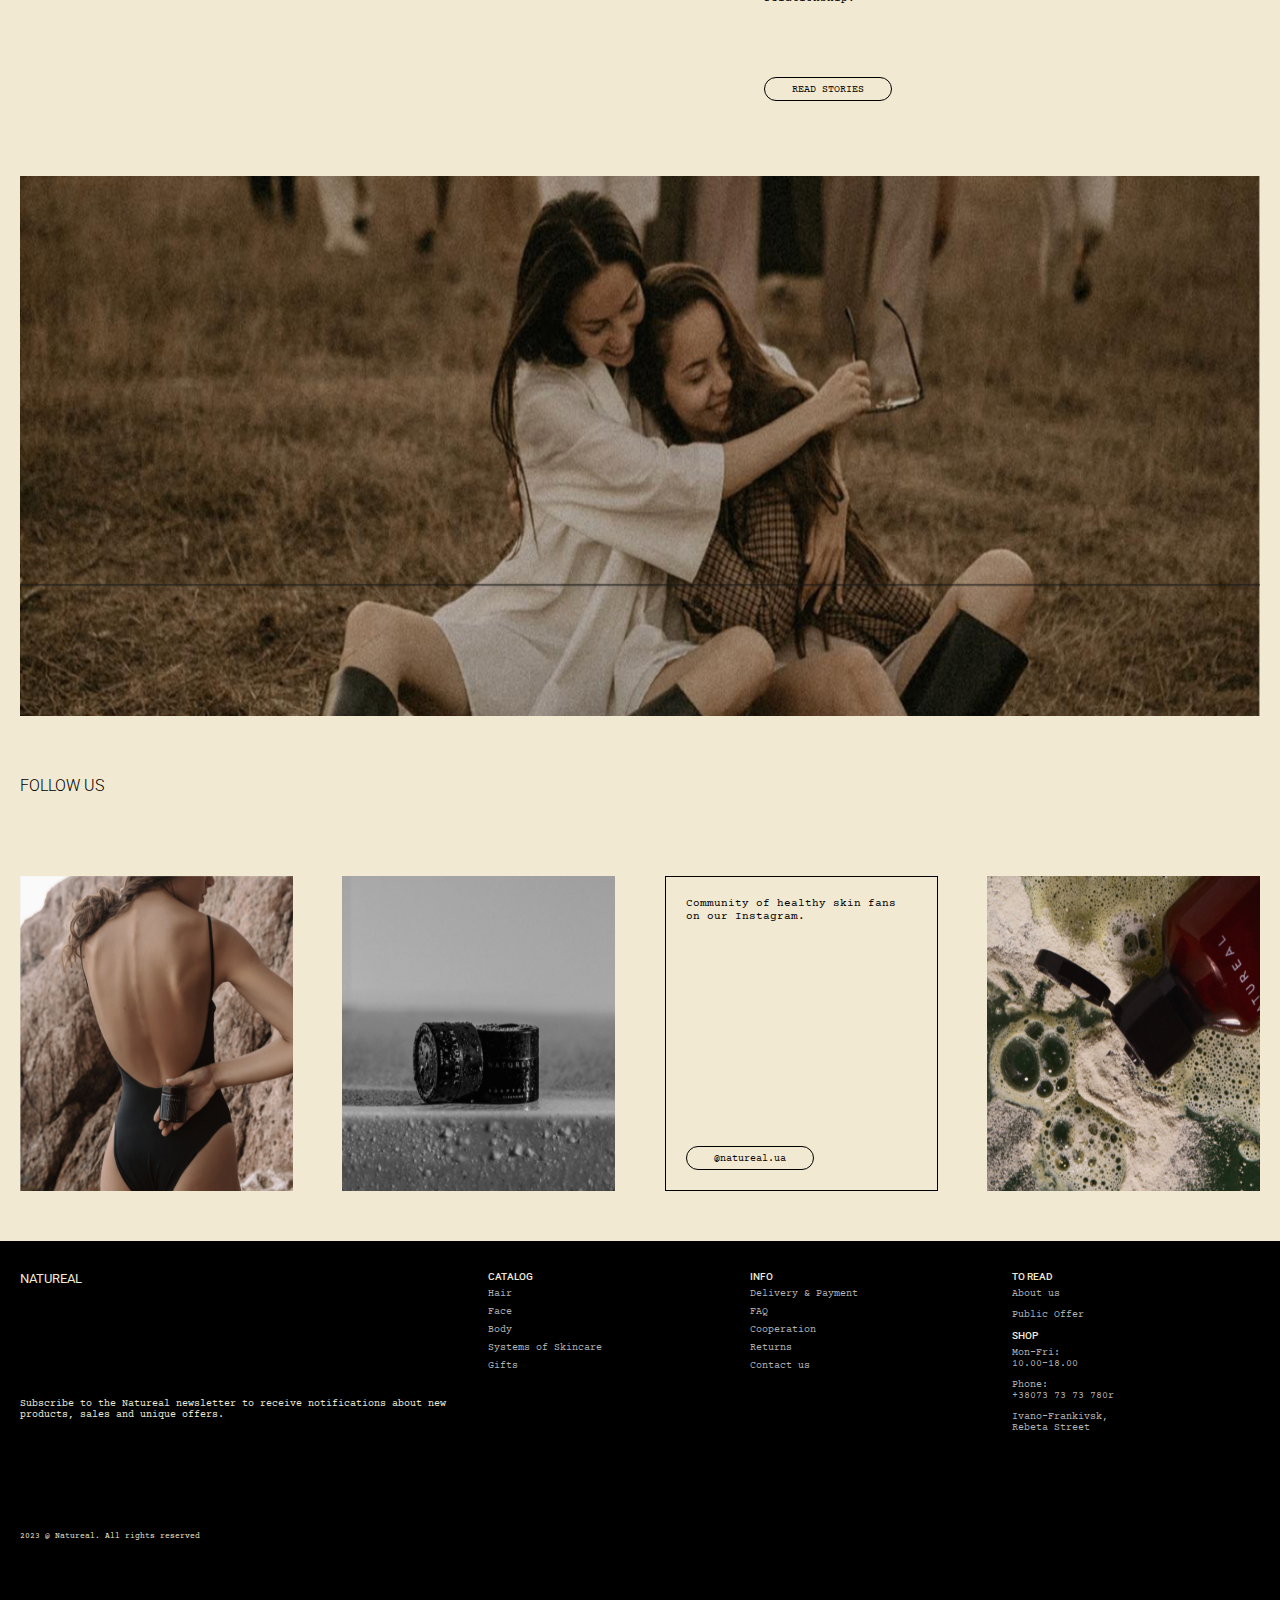
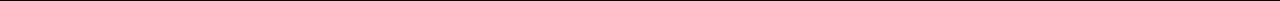
==== commit 29cdf2f5: "minor changes" ====
--- a/index.html
+++ b/index.html
@@ -8,6 +8,7 @@
   </head>
 
   <body>
+    <section class="splash-container"></section>
     <nav>
       <div class="nav-elements">
         <ul>
@@ -321,5 +322,6 @@
         </div>
       </div>
     </footer>
+    <script src="script.js"></script>
   </body>
 </html>
